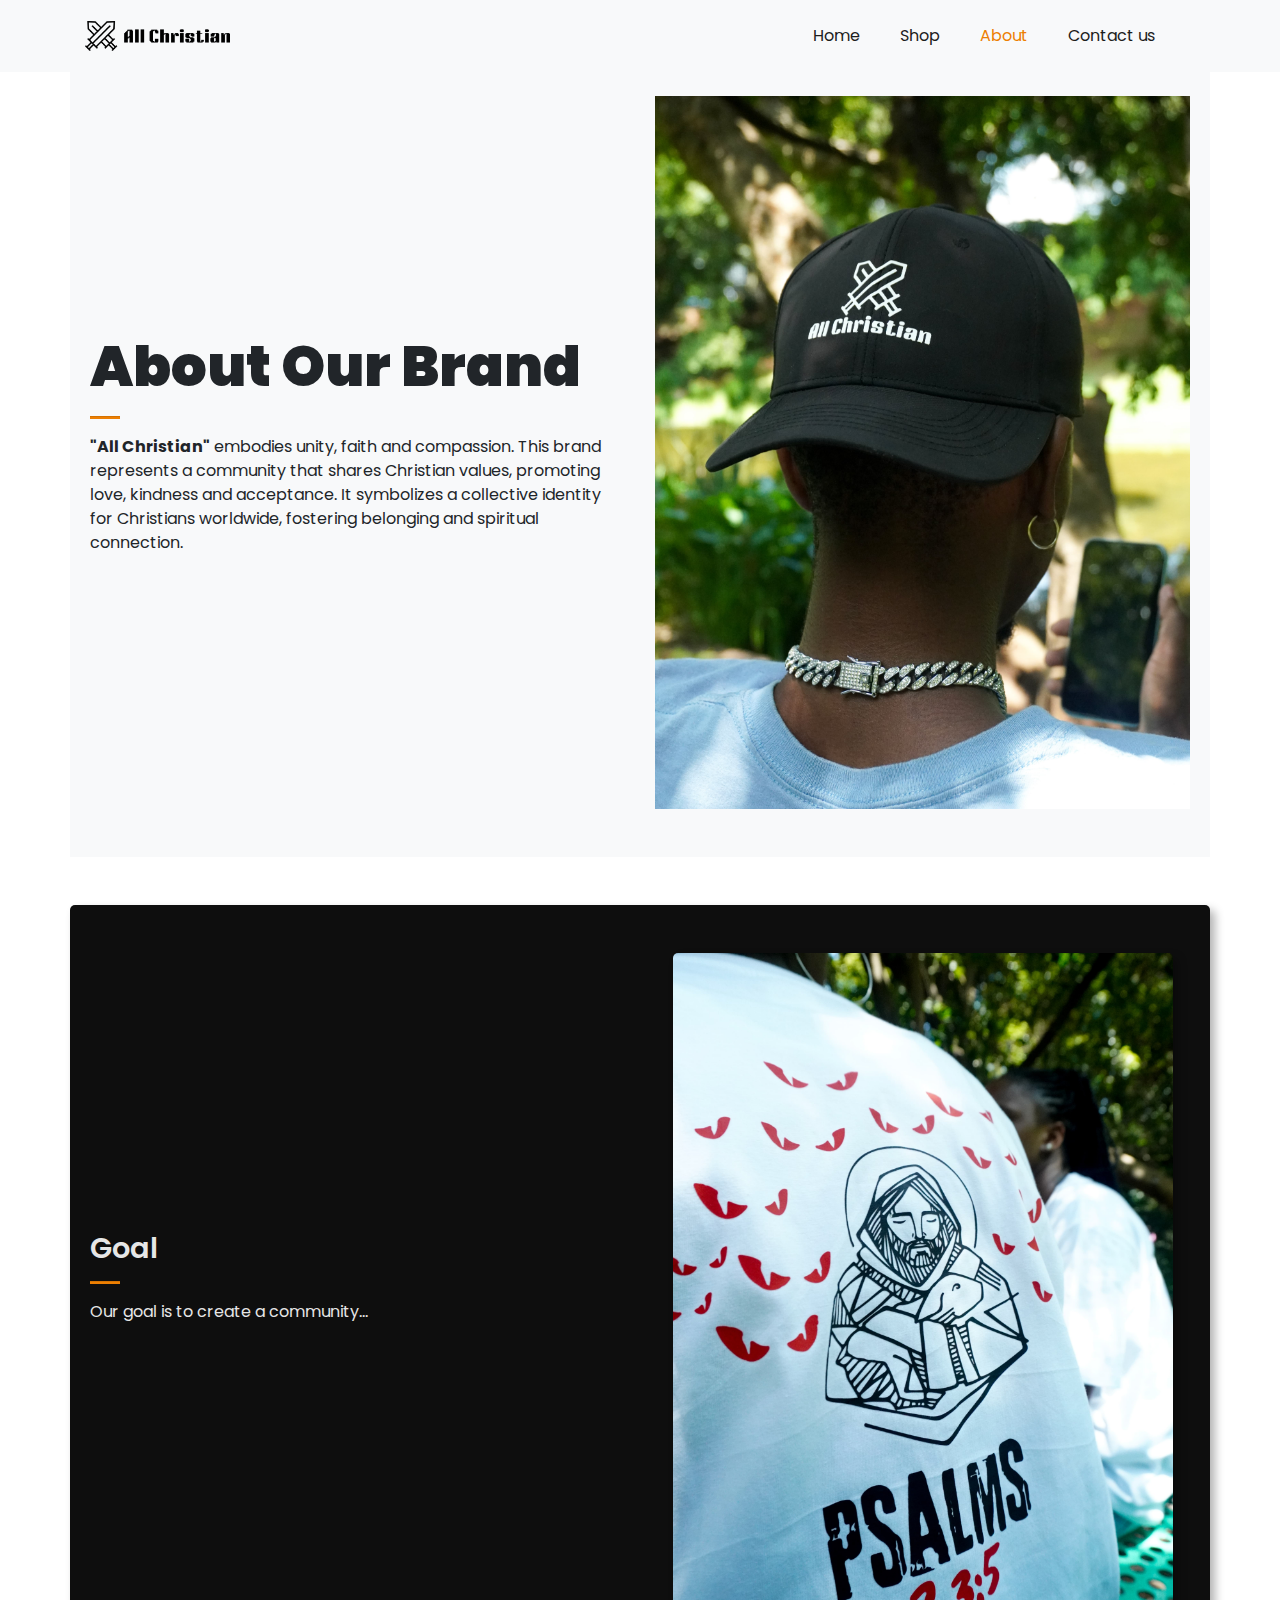
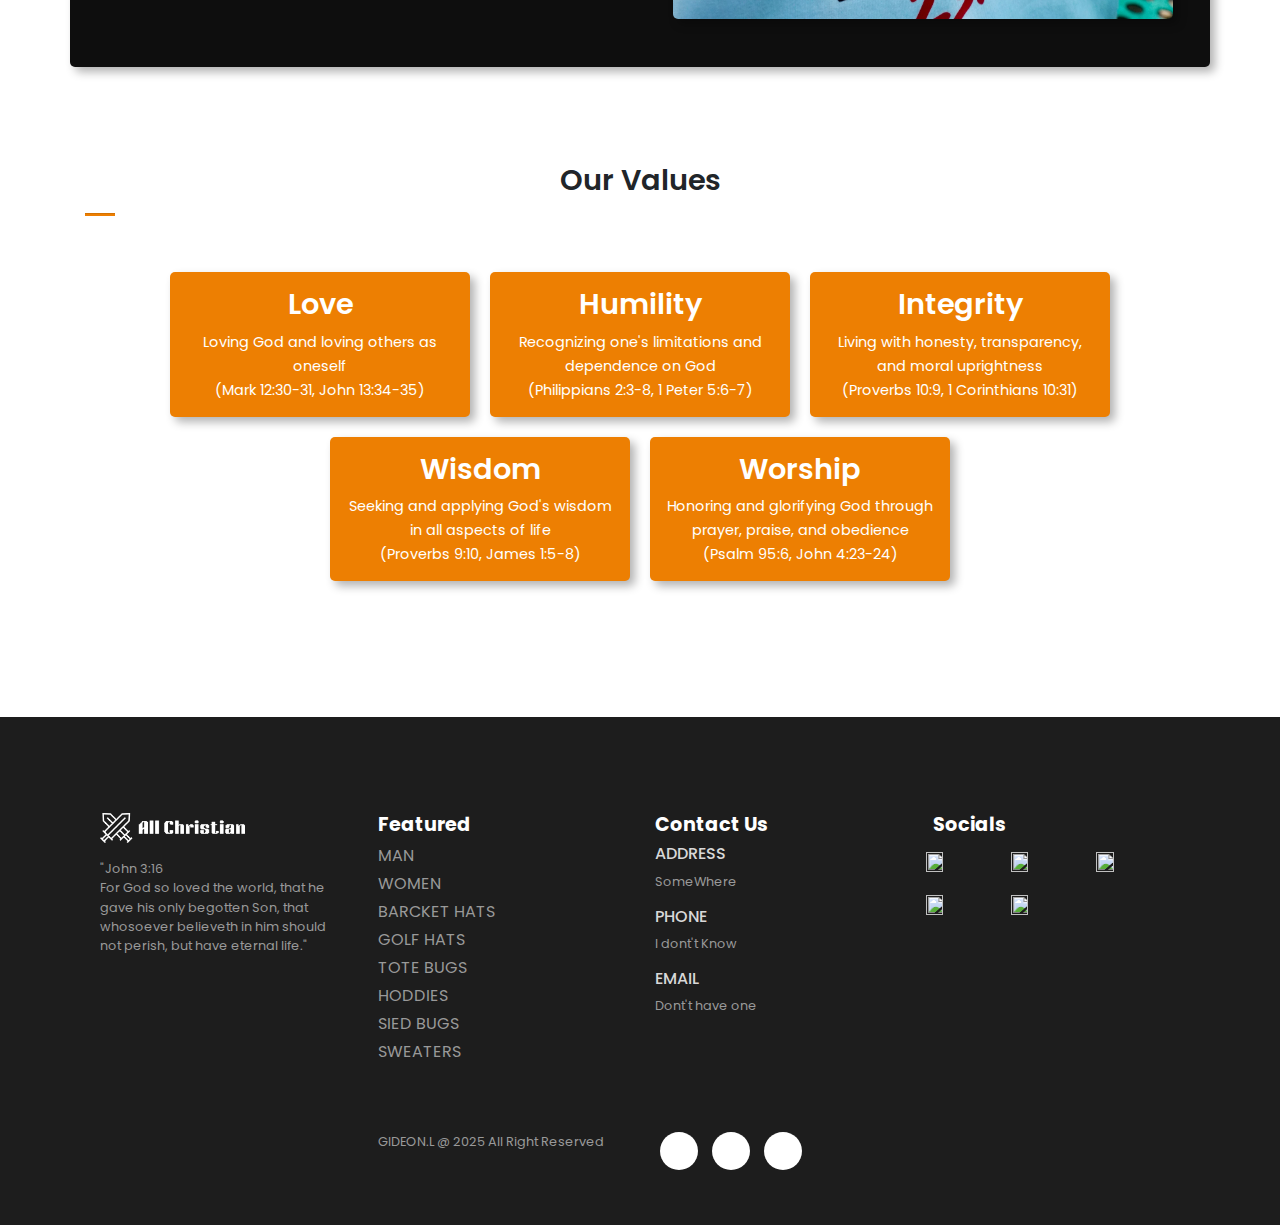
==== About_us.html @ 383c9242 "update" ====
<!-- 
<!DOCTYPE html>
<html lang="en">
<head>
    <meta charset="UTF-8">
    <meta name="viewport" content="width=device-width, initial-scale=1.0">
    <link rel="icon" href="images/logo1.png" type="image/png">
    <script src="https://kit.fontawesome.com/d8bf65372b.js" crossorigin="anonymous"></script>
    <link rel="stylesheet" href="https://cdn.jsdelivr.net/npm/bootstrap@4.1.3/dist/css/bootstrap.min.css">
    <link rel="stylesheet" href="./style/style.css">
    <title>About Us</title>
    <style>
        .about-section {
            background-color: #f8f9fa;
            padding: 50px 0;
        }
        .about-content {
            max-width: 900px;
            margin: 0 auto;
            padding-top: 50px;
        }

        .mid {
          margin: 0 auto;
          background-color: rgb(14, 14, 14);
          color: #e6e6e6;
          border-radius: 5px;
          box-shadow: 5px 5px 10px rgba(0, 0, 0, 0.3);
          padding: 10px;
        }

        #mid_2{
          display: flex;
          flex-direction: row;
          justify-content: center;
          align-items: center;
          gap: 20px;
          padding: 20px 100px 10px 100px;
        }

        #mid_1{
          display: flex;
          flex-direction: column;
          justify-content: center;
          align-items: center;
          text-align: center;
          padding: 30px;
        }

        .values{
          display: flex;
          flex-direction: row;
          justify-content: center;
          align-items: center;
          text-align: center;
          gap: 20px;
          padding: 40px;
        }
        .value{
          background-color: #ed7f02;
          color: rgb(240, 240, 240);
          padding: 10px;
          border-radius: 5px;
          box-shadow: 5px 5px 10px rgba(0, 0, 0, 0.3);
          max-width: 250px;
          min-width: 250px;
          min-height: 200px;
          text-align: center;
        }
        .value span{
          font-size: 0.7rem;
          line-height: 0.5;
          color: rgb(243, 243, 243);
          padding: 0px;
          margin: 0px;
        }
        .value h2{
          padding-top: 30px;
        }

        body > section:nth-child(5) > h2{
          text-align: center;
        }

        #mid_1 > div {
          padding: 20px;
        }

        #mid_2 > div > p{
          font-size: 2rem;
        }

        #mid_2 > div > h2, #mid_1 > div > h3{
          text-align: center;
          color: #ed7f02;
        }
        span{
          color: #ed7f02;
        }

        body > section:nth-child(14) > div > div > p > strong{
          color: #ed7f02;
        }
        .top{
          display: flex;
          gap: 50px;
        }
        .top #text{
          max-width: 800px;
        }
        .top #text p{
          font-size: 1.3rem;
        }
        .top img, #mid_1 img, #mid_2 img{
          /* width: 500px; */
          height: 400px;
          box-shadow: 5px 5px 10px rgba(0, 0, 0, 0.3);
          border-radius: 5px;
        }

        @media screen and (max-width: 991px) {
          .top{
            flex-direction: column;
          }
          .about-section{
            padding: 0px;
          }
          .about-content{
            padding-top: 0px;
            margin: 0px;
            max-width: 100%;
          }
          #mid_2{
            padding: 20px 0px 10px 0px;
          }
          #mid_1{
            padding: 30px 10px 10px 10px;
          }
          .values{}
        }
    </style>
</head>
<body>
    <nav class="navbar navbar-expand-lg navbar-light bg-light py-3 fixed-top" >
        <div class="container">
          <img id="logo" src="image/logo3.png" alt="">
          <button class="navbar-toggler" type="button" data-bs-toggle="collapse" data-bs-target="#navbarSupportedContent" aria-controls="navbarSupportedContent" aria-expanded="false" aria-label="Toggle navigation">
            <i  id="bar" class="fa-solid fa-bars"></i>
          </button>
          <div class="collapse navbar-collapse" id="navbarSupportedContent">
            <ul class="navbar-nav ml-auto">
            
              <li class="nav-item">
                <a class="nav-link " href="index.html">Home</a>
              </li>
              <li class="nav-item">
                <a class="nav-link" href="shop.html">Shop</a>
              </li>
              <li class="nav-item">
                <a class="nav-link active" href="About_us.html">About</a>
              </li>
              <li class="nav-item">
                <a class="nav-link" href="Contact_us.html">Contact us</a>
              </li>
              <li class="nav-item">
                <a class="active" href="cart.html"><i class="fa-solid fa-cart-shopping"></i></a>
              </li>
          </div>
        </div>
    </nav>

    <section class="about-section container my-5 py-5">
        <div class="about-content">
            <div>
                <div class="top">
                  <div id="text">
                     <h1 class="mb-4">About Our Brand</h1>
                     <hr class="mx-auto">
                    <p><strong>"All Christian"</strong> embodies unity, faith and compassion. This brand represents a community that shares Christian values, promoting love, kindness and acceptance. It symbolizes a collective identity for Christians worldwide, fostering belonging and spiritual connection.</p>
                  </div>
                  <img src="./image/adds/A7.jpeg" alt="About Us" class="img-fluid">
                </div>
            </div>
        </div>
    </section>

    <section class="about-section container my-5 py-5">
        <div class="mid container">

          <div id="mid_2">
            <div>
              <h2 class="mt-4">Goal</h2>
              <hr class="mx-auto">
              <p> Our goal is to create an community of believes that are zealous and passionate to serve and spread the gospel </p>
            </div>
            <img src="./image/adds/A5.jpeg" alt="">
          </div>

          <div id="mid_1">
            <div>
              <h3 class="mt-4">Inspiration</h3>
              <hr class="mx-auto">
              <p>The early Christians were inspired by the early church and how they were passionate to serve the Lord and one another. <br> <span>Acts 4:32-37</span></p>
            </div>
             <img src="./image/adds/1_PXh9vgUKwKZhFleXZuCGiQ.png" alt="">
          </div>
          
        </div>
    </section>

    <section id="newbanner" class="my-5 py-5">
        <div class="container">
          <h4>MID SEASION's SALE</h4>
          <h1>Winter collection<br>Up tot 20% OFF</h1>
          <a  href="shop.html"><button class="text-uppercase">Shop Now</button></a>
        </div>
    </section>

    <section class="about-section my-5 py-5 ">
      <h2 class="mt-4">Our Values</h2>
      <hr class="mx-auto">
      <div class="values">
        <div class="value">
          <h2>Love</h2>
          <span>Loving God and loving others as oneself</span><br>
          <span>(Mark 12:30-31, John 13:34-35)</span>
        </div>
        <div class="value">
          <h2>Humility</h2>
          <span> Recognizing one's limitations and dependence on God</span><br>
          <span>(Philippians 2:3-8, 1 Peter 5:6-7)</span>
        </div>
        <div class="value">
          <h2>Integrity</h2>
          <span>Living with honesty, transparency, and moral uprightness</span><br>
          <span>(Proverbs 10:9, 1 Corinthians 10:31)</span>
        </div>
        <div class="value">
          <h2>Wisdom</h2>
          <span>Seeking and applying God's wisdom in all aspects of life</span><br>
          <span>(Proverbs 9:10, James 1:5-8)</span>
        </div>
        <div class="value">
          <h2>Worship</h2>
          <span>Honoring and glorifying God through prayer, praise, and obedience</span><br>
          <span>(Psalm 95:6, John 4:23-24)</span>
        </div>
      </div>
    </section>

    <footer class="mt-5 py-5">
        <div class="row container mx-auto pt-5">
          <div class="footer-one col-lg-3 col-md-6 col-12">
            <img id="logo" src="./image/logof.png" alt="">
            <p class="pt-3">"John 3:16 <br>For God so loved the world, that he gave his only begotten Son, that whosoever believeth in him should not perish, but have eternal life."</p>
          </div>
          <div class="footer-one col-lg-3 col-md-6 col-12">
            <h5 class="pd-2">Featured</h5>
            <ul class="text-uppercase list-unstyled">
              <li><a href=""></a>Man</li>
              <li><a href=""></a>Women</li>
              <li><a href=""></a>Barcket Hats</li>
              <li><a href=""></a>Golf Hats</li>
              <li><a href=""></a>Tote Bugs</li>
              <li><a href=""></a>Hoddies</li>
              <li><a href=""></a>Sied Bugs</li>
              <li><a href=""></a>Sweaters</li>
            </ul>
          </div>
          <div class="footer-one col-lg-3 col-md-6 col-12">
            <h5 class="pd-2">Contact Us</h5>
            <div>
              <h6 class="text-uppercase">Address</h6>
              <p>SomeWhere</p>
            </div>
            <div>
              <h6 class="text-uppercase">Phone</h6>
              <p>I dont't Know</p>
            </div>
            <div>
              <h6 class="text-uppercase">Email</h6>
              <p>Dont't have one</p>
            </div>
          </div>
          <div class="footer-one col-lg-3 col-md-6 col-12">
            <h5 class="pd-2">Socials</h5>
            <div class="row">
              <img class="img-fluid w-25 h-100 m-2" src="" alt="">
              <img class="img-fluid w-25 h-100 m-2" src="" alt="">
              <img class="img-fluid w-25 h-100 m-2" src="" alt="">
              <img class="img-fluid w-25 h-100 m-2" src="" alt="">
              <img class="img-fluid w-25 h-100 m-2" src="" alt="">
            </div>
          </div>
        </div>
        <div class="copyright mt-5">
          <div class="row container mx-auto">
            <div class="col-lg-3 col-md-6 col-12">
              <img class="img-fluid" src="./image/pay.png" alt="">
            </div>
            <div class="col-lg-3 col-md-6 col-12 text-nowrap">
              <p><a class="g text-uppercase list-unstyled" href="">Gideon.L</a> @ 2025 All Right Reserved</p>
            </div>
            <div class="col-lg-3 col-md-6 col-12">
  
              
              <a class="s" href="#"><i class="fa-brands fa-facebook"></i></a>
              <a class="s" href="#"><i class="fa-brands fa-instagram"></i></i></a>
              <a class="s" href="#"><i class="fa-brands fa-x-twitter"></i>
              </a>
            </div>
          </div>
        </div>
    </footer>

    <script src="./js/index.js"></script>
    <script src="https://cdn.jsdelivr.net/npm/@popperjs/core@2.11.8/dist/umd/popper.min.js" integrity="sha384-I7E8VVD/ismYTF4hNIPjVp/Zjvgyol6VFvRkX/vR+Vc4jQkC+hVqc2pM8ODewa9r" crossorigin="anonymous"></script>
    <script src="https://cdn.jsdelivr.net/npm/bootstrap@5.3.3/dist/js/bootstrap.min.js" integrity="sha384-0pUGZvbkm6XF6gxjEnlmuGrJXVbNuzT9qBBavbLwCsOGabYfZo0T0to5eqruptLy" crossorigin="anonymous"></script>
</body>
</html> -->

<!DOCTYPE html>
<html lang="en">
<head>
    <meta charset="UTF-8">
    <meta name="viewport" content="width=device-width, initial-scale=1.0">
    <link rel="icon" href="images/logo1.png" type="image/png">
    <script src="https://kit.fontawesome.com/d8bf65372b.js" crossorigin="anonymous"></script>
    <link rel="stylesheet" href="https://cdn.jsdelivr.net/npm/bootstrap@4.1.3/dist/css/bootstrap.min.css">
    <link rel="stylesheet" href="./style/style.css">
    <title>About Us</title>
    <style>
        .about-section {
            background-color: #f8f9fa;
            padding: 50px 20px;
        }
        .mid {
            background-color: rgb(14, 14, 14);
            color: #e6e6e6;
            border-radius: 5px;
            box-shadow: 5px 5px 10px rgba(0, 0, 0, 0.3);
            padding: 20px;
        }
        .values {
            display: flex;
            flex-wrap: wrap;
            justify-content: center;
            gap: 20px;
            padding: 40px 10px;
        }
        .value {
            background-color: #ed7f02;
            color: #fff;
            padding: 15px;
            border-radius: 5px;
            box-shadow: 5px 5px 10px rgba(0, 0, 0, 0.3);
            max-width: 300px;
            text-align: center;
        }
        .value span {
            font-size: 0.9rem;
            line-height: 1.5;
        }
        .top img, .mid img {
            width: 100%;
            max-width: 500px;
            height: auto;
            border-radius: 5px;
            box-shadow: 5px 5px 10px rgba(0, 0, 0, 0.3);
        }
        @media (max-width: 768px) {
            .top, #mid_2 {
                flex-direction: column;
                text-align: center;
            }
            .values {
                flex-direction: column;
                align-items: center;
            }
            .value{
              max-width: 300px;
            }
        }
    </style>
</head>
<body>
    <!-- <nav class="navbar navbar-expand-lg navbar-light bg-light py-3 fixed-top">
        <div class="container">
            <a class="navbar-brand" href="#"><img id="logo" src="image/logo3.png" alt="Logo"></a>
            <button class="navbar-toggler" type="button" data-toggle="collapse" data-target="#navbarNav">
                <span class="navbar-toggler-icon"></span>
            </button>
            <div class="collapse navbar-collapse" id="navbarNav">
                <ul class="navbar-nav ml-auto">
                    <li class="nav-item"><a class="nav-link" href="index.html">Home</a></li>
                    <li class="nav-item"><a class="nav-link" href="shop.html">Shop</a></li>
                    <li class="nav-item"><a class="nav-link active" href="About_us.html">About</a></li>
                    <li class="nav-item"><a class="nav-link" href="Contact_us.html">Contact</a></li>
                    <li class="nav-item"><a class="nav-link" href="cart.html"><i class="fa-solid fa-cart-shopping"></i></a></li>
                </ul>
            </div>
        </div>
    </nav> -->
    <nav class="navbar navbar-expand-lg navbar-light bg-light py-3 fixed-top" >
      <div class="container">
        <img id="logo" src="image/logo3.png" alt="">
        <button class="navbar-toggler" type="button" data-bs-toggle="collapse" data-bs-target="#navbarSupportedContent" aria-controls="navbarSupportedContent" aria-expanded="false" aria-label="Toggle navigation">
          <i  id="bar" class="fa-solid fa-bars"></i>
        </button>
        <div class="collapse navbar-collapse" id="navbarSupportedContent">
          <ul class="navbar-nav ml-auto">
          
            <li class="nav-item">
              <a class="nav-link " href="index.html">Home</a>
            </li>
            <li class="nav-item">
              <a class="nav-link" href="shop.html">Shop</a>
            </li>
            <li class="nav-item">
              <a class="nav-link active" href="About_us.html">About</a>
            </li>
            <li class="nav-item">
              <a class="nav-link" href="Contact_us.html">Contact us</a>
            </li>
            <li class="nav-item">
              <a class="active" href="cart.html"><i class="fa-solid fa-cart-shopping"></i></a>
            </li>
        </div>
      </div>
  </nav>
    
    <section class="about-section container my-5 py-5">
        <div class="row align-items-center">
            <div class="col-md-6">
                <h1>About Our Brand</h1>
                <hr>
                <p><strong>"All Christian"</strong> embodies unity, faith and compassion. This brand represents a community that shares Christian values, promoting love, kindness and acceptance. It symbolizes a collective identity for Christians worldwide, fostering belonging and spiritual connection.</p>
            </div>
            <div class="col-md-6 text-center">
                <img src="./image/adds/A7.jpeg" alt="About Us" class="img-fluid">
            </div>
        </div>
    </section>
    
    <section class="container my-5 py-5 mid">
        <div class="row align-items-center" id="mid_2">
            <div class="col-md-6">
                <h2>Goal</h2>
                <hr>
                <p>Our goal is to create a community...</p>
            </div>
            <div class="col-md-6 text-center">
                <img src="./image/adds/A5.jpeg" alt="">
            </div>
        </div>
    </section>

    <section class="container my-5 py-5 text-center">
        <h2>Our Values</h2>
        <hr>
        <div class="values">
            <div class="value">
              <h2>Love</h2>
              <span>Loving God and loving others as oneself</span><br>
              <span>(Mark 12:30-31, John 13:34-35)</span>
            </div>
            <div class="value">
              <h2>Humility</h2>
              <span> Recognizing one's limitations and dependence on God</span><br>
              <span>(Philippians 2:3-8, 1 Peter 5:6-7)</span>
            </div>
            <div class="value">
              <h2>Integrity</h2>
              <span>Living with honesty, transparency, and moral uprightness</span><br>
              <span>(Proverbs 10:9, 1 Corinthians 10:31)</span>
            </div>
            <div class="value">
              <h2>Wisdom</h2>
              <span>Seeking and applying God's wisdom in all aspects of life</span><br>
              <span>(Proverbs 9:10, James 1:5-8)</span>
            </div>
            <div class="value">
              <h2>Worship</h2>
              <span>Honoring and glorifying God through prayer, praise, and obedience</span><br>
              <span>(Psalm 95:6, John 4:23-24)</span>
            </div>
        </div>
    </section>
    
    <footer class="mt-5 py-5">
      <div class="row container mx-auto pt-5">
        <div class="footer-one col-lg-3 col-md-6 col-12">
          <img id="logo" src="./image/logof.png" alt="">
          <p class="pt-3">"John 3:16 <br>For God so loved the world, that he gave his only begotten Son, that whosoever believeth in him should not perish, but have eternal life."</p>
        </div>
        <div class="footer-one col-lg-3 col-md-6 col-12">
          <h5 class="pd-2">Featured</h5>
          <ul class="text-uppercase list-unstyled">
            <li><a href=""></a>Man</li>
            <li><a href=""></a>Women</li>
            <li><a href=""></a>Barcket Hats</li>
            <li><a href=""></a>Golf Hats</li>
            <li><a href=""></a>Tote Bugs</li>
            <li><a href=""></a>Hoddies</li>
            <li><a href=""></a>Sied Bugs</li>
            <li><a href=""></a>Sweaters</li>
          </ul>
        </div>
        <div class="footer-one col-lg-3 col-md-6 col-12">
          <h5 class="pd-2">Contact Us</h5>
          <div>
            <h6 class="text-uppercase">Address</h6>
            <p>SomeWhere</p>
          </div>
          <div>
            <h6 class="text-uppercase">Phone</h6>
            <p>I dont't Know</p>
          </div>
          <div>
            <h6 class="text-uppercase">Email</h6>
            <p>Dont't have one</p>
          </div>
        </div>
        <div class="footer-one col-lg-3 col-md-6 col-12">
          <h5 class="pd-2">Socials</h5>
          <div class="row">
            <img class="img-fluid w-25 h-100 m-2" src="" alt="">
            <img class="img-fluid w-25 h-100 m-2" src="" alt="">
            <img class="img-fluid w-25 h-100 m-2" src="" alt="">
            <img class="img-fluid w-25 h-100 m-2" src="" alt="">
            <img class="img-fluid w-25 h-100 m-2" src="" alt="">
          </div>
        </div>
      </div>
      <div class="copyright mt-5">
        <div class="row container mx-auto">
          <div class="col-lg-3 col-md-6 col-12">
            <img class="img-fluid" src="./image/pay.png" alt="">
          </div>
          <div class="col-lg-3 col-md-6 col-12 text-nowrap">
            <p><a class="g text-uppercase list-unstyled" href="">Gideon.L</a> @ 2025 All Right Reserved</p>
          </div>
          <div class="col-lg-3 col-md-6 col-12">

            
            <a class="s" href="#"><i class="fa-brands fa-facebook"></i></a>
            <a class="s" href="#"><i class="fa-brands fa-instagram"></i></i></a>
            <a class="s" href="#"><i class="fa-brands fa-x-twitter"></i>
            </a>
          </div>
        </div>
      </div>
    </footer>
    
    <script src="https://cdn.jsdelivr.net/npm/bootstrap@5.3.3/dist/js/bootstrap.bundle.min.js"></script>
    <script src="./js/index.js"></script>
    <script src="https://cdn.jsdelivr.net/npm/@popperjs/core@2.11.8/dist/umd/popper.min.js" integrity="sha384-I7E8VVD/ismYTF4hNIPjVp/Zjvgyol6VFvRkX/vR+Vc4jQkC+hVqc2pM8ODewa9r" crossorigin="anonymous"></script>
    <script src="https://cdn.jsdelivr.net/npm/bootstrap@5.3.3/dist/js/bootstrap.min.js" integrity="sha384-0pUGZvbkm6XF6gxjEnlmuGrJXVbNuzT9qBBavbLwCsOGabYfZo0T0to5eqruptLy" crossorigin="anonymous"></script>
</body>
</html>
---- style/style.css ----
@import url('https://fonts.googleapis.com/css2?family=Poppins:ital,wght@0,100;0,200;0,300;0,400;0,500;0,600;0,700;0,800;0,900;1,100;1,200;1,300;1,400;1,500;1,600;1,700;1,800;1,900&display=swap');

*{
    margin: 0;
    padding: 0;
    box-sizing: border-box;
}

body {
    font-family: "Poppins", serif;
    /* color: #1d1d1d;n  */
}

#logo {
    height: 30px;
    width: auto; 
}

#logo1 {
    height: 100%;
    width: auto;
     
}

h1 {
    font-size: 3.5rem;
    font-weight: 900;
}
h2 {
    font-size: 1.8rem;
    font-weight: 600;
}
h3 {
    font-size: 1.4rem;
    font-weight: 800;
}
h4 {
    font-size: 1.1rem;
    font-weight: 600;
}
h5 {
    font-size: 1rem; 
    font-weight: 400; 
    color: #1d1d1d;
}
h6 {

    color: #D8D8D8; 
}

button{
    font-size: 0.8rem;
    font-weight: 700;
    outline: none;
    border: none;
    background-color: #1d1d1d;
    color: #fff;
    padding: 13px 30px;
    cursor: pointer;
    border-radius: 4px;
    transition: 0.3s ease;
    text-transform: uppercase;
    box-shadow: 0 4px 6px rgba(0,0,0,0.2);
}

button:hover{
    background-color: #ed7f02;
    box-shadow: 0 4px 6px rgba(0,0,0,0.1);
}

#bar{
    font-size: 16px;
    top: 0;
    left: 0;
}

.navbar-light .navbar-toggler{
    border: none;
    outline: none;
}

#bar{
    font-size: 1.5rem;
    padding: 7px;
    cursor: pointer;
    transition: 0.3s ease;
    color: #000000;
}

#bar:hover,
#bar.active,
#bar.focus{
    color: #ffffff;
}


.navbar-light .navbar-nav .nav-link {
    padding-left: 20px;
    padding-right: 20px;
    color: #1d1d1d;
    transition: 0.3s ease;
}

.navbar-light .navbar-nav a {
    color: #1d1d1d;
    transition: 0.3s ease;
}

.navbar-light .navbar-nav .nav-link:hover,
.navbar i:hover,
.navbar-light .navbar-nav .nav-link.active,
.navbar i.active,
.navbar a{
    color: #ed7f02;
}

#navbarSupportedContent > ul > li:nth-child(6) > a:active{
    color: #ed7f02;
}

#cart-items > div:nth-child(n) > div > div:nth-child(2){
    font-size: 12px;
    padding-top: 0px;
    margin-top: 0px;
}

#cart-items > div:nth-child(n) > div > div:nth-child(2) > h5{
    font-size: 12px;
    padding-top: 0px;
    margin-top: 0px;
}

#cart-items > div:nth-child(n) > div > div.col-1{
    padding-top: 5px;
}

#cart-items > div:nth-child(n) > div > div:nth-child(3) > div > span,
#cart-items > div > div > div.d-none.d-md-flex.col-3 > span{
    padding: 10px;
}


.navbar i{
    padding-top: 13px;
    padding-left: 10px;
    padding-right: 10px;
    
    padding: 0, 10px;
    cursor: pointer;  
    transition: 0.3s ease;
}

#home span {
    color: #ed7f02;
}

#home{
    background-image: url(../image/444.png);
    width: 100%;
    height: 100vh;
    background-size: cover;
    background-position: bottom center;
    display: flex;
    flex-direction: column;
    justify-content: center;
    align-items: flex-start;
    color: #f8f8f8;
}

#home h1{
    margin: 0 0 10px 0;
    font-style: Bold;
}

#home p{
    font-style: italic;
}
#event{
    background-image: url(../image/e2.png);
    width: 100%;
    height: 100vh;
    background-size: cover;
    background-position: bottom center;
    display: flex;
    flex-direction: column;
    /* justify-content: center;
    align-items: flex-start; */
    color: #ed7f02;
}

#event h1{
    margin: 0 0 10px 0;
    font-style: Bold;
}

#event p{
    font-style: italic;
}

.titel{
    padding-top: 30px;
    text-align: center;
}

.event{
    /* width: 100%; */
    height: 100vh;
    display: flex;
    justify-content: center;
    align-items: center;
    /* padding-top: 30px; */
    text-align: center;
    color: #000;
}

#new .one img {
    width: 100%;
    height: 100%;
    background-position: center center;
    background-repeat: no-repeat;
    background-size: cover;
    position: relative;
    margin-bottom: 0px;
    box-shadow: 0 4px 6px rgba(0,0,0,0.1);
}

#new .one .details{
    position: absolute;
    width: 100%;
    height: 100%;
    top: 0;
    left: 0;
    transition: 0.3s ease;
}

#new .one .details h2{
    color: #f3f3f3;
}

#new .one:hover .details{
    cursor: pointer;
    background-color: rgba(255, 156, 43, 0.4);
}

#new .one .details button{
    display: inline-block;
    font-size: 14px;
    font-weight: 500;
    color: black;
    background: none;
    text-transform: uppercase;
    border: 1px solid black;
    border-radius: 5px;
    padding: 5px;
    transform: translateY(70px) ;
    transition: 0.3s ease;
    box-shadow: 0 4px 6px rgba(0,0,0,0.1);
}

#new .one .details button:hover{
    color: #D8D8D8;
    border: 1px solid #D8D8D8;
    box-shadow: 0 4px 6px rgba(255, 255, 255, 0.8);
}

#new .one:nth-child(1) .details{
    display: flex;
    justify-content: center;
    flex-direction: column;
    align-items: center;
    text-align: center;
}

#new .one:nth-child(2) .details{
    display: flex;
    justify-content: center;
    flex-direction: column;
    align-items: center;
    text-align: center;
}

#new .one:nth-child(3) .details{
    display: flex;
    justify-content: center;
    flex-direction: column;
    align-items: center;
    text-align: center;
}

hr{
    width: 30px;
    height: 2px;
    background-color: #ed7f02;
}

.star i{
    font-size: 0.8rem;
    color: goldenrod;
}

.star{
    padding: 10px 0;
}

.product{
    cursor: pointer;
    margin-bottom: 2rem;
}

.product img{
    transition: 0.3s all;
    box-shadow: 0 4px 6px rgba(0,0,0,0.1);
}

.product:hover img{
    opacity: 0.7;
    box-shadow: 0 4px 6px rgba(0,0,0,0.1);
}

.product .buy-btn{
    background: #ed7f02;
    transform: translateY(20px);
    opacity: 0;
    transition: 0.3s all;
    box-shadow: 0 4px 6px rgba(0,0,0,0.1);
}

.product:hover .buy-btn{
    transform: translateY(0);
    opacity: 1;
    box-shadow: 0 4px 6px rgba(0,0,0,0.1);
}

#banner{
    background-image: url(../image/33.png);
    width: 100%;
    height: 60vh;
    background-size: cover;
    background-position: bottom 70px center;
    background-repeat: no-repeat;
    background-attachment: fixed;
    display: flex;
    flex-direction: column;
    justify-content: center;
    align-items: flex-start;
    color: #f8f8f8;
}
#newbanner{
    background-image: url(../image/adds/A2.png);
    width: 100%;
    height: 60vh;
    background-size: cover;
    background-position: 70px center;
    background-repeat: no-repeat;
    background-attachment: fixed;
    display: flex;
    flex-direction: column;
    justify-content: center;
    align-items: flex-start;
    color: #f8f8f8;
}

#banner button{
    background-color: #ed7f02;
    box-shadow: 0 4px 6px rgba(0,0,0,0.1);
}

#feature > div.row.mx-auto.container > nav > ul > li.page-item.active > a{
    background-color: black;
    border: none;
}

#feature > nav > ul > li.page-item.active > a{
    background-color: black;
    border: none;
}

footer{
    background-color: #1d1d1d;
}
footer h5{
    color: #fff;
    font-weight: 700;
    font-size: 1.2rem; 
}

footer li{
    padding-bottom: 4px;
    color: #999;

}

footer li a{
    font-size: 0.8rem;
    color: #999;
}

footer li a:hover{
    font-size: 0.8rem;
    color: #D8D8D8;
}

footer p {
    color: #999;
    font-size: 0.8rem;
}

footer .copyright .s{
    color: #000;
    width: 38px;
    height: 38px;
    background-color: #fff;
    display: inline-block;
    text-align: center;
    line-height: 38px;
    border-radius: 50%;
    transition: 0.3s ease;
    margin: 0 5px;
}

footer .copyright .g{
    color: #999;
}

footer .copyright a:hover{
    color:#fff;
    background-color: #ed7f02;
}

#blog-containet .post .post-img{
    overflow: hidden;
    cursor: pointer;
}

#blog-containet .post img{
    transition: 0.3s;
}

#blog-containet .post:hover img{
    transform: scale(1.3) rotate(-10deg);
    opacity: 0.8;
}

#blog-containet .post h3{
    transition: 0.3s;
    cursor: pointer;
}

#blog-containet .post:hover h3{
    color: #ed7f02;
}

#cart-container table {
    width: 100%;
    border-collapse: collapse;
    table-layout: fixed;
}

#cart-container table thead{
    font-weight: 700;
}

#cart-container table thead td{    
    background: #ed7f02;
    color: #fff;
    border: none;
    padding: 6px 15px;
}

#cart-container table td{
    border: 1px solid #b6b3b3;
    text-align: center;
}

#cart-container table td:nth-child(1){
    width: 100px;
}

#cart-container table td:nth-child(1),
#cart-container table td:nth-child(2){
    width: 200px;
}

#cart-container table td:nth-child(4),
#cart-container table td:nth-child(5),
#cart-container table td:nth-child(6){
    width: 170px;
}

#cart-container table tbody img{
    width: 100px;
    height: 80px;
    object-fit: cover;
}

#cart-container table tbody i{
    color: #8d8c89;
}

@media screen and (max-width: 991px) {
    body>nav>div>button:hover,
    body>nav>div>button:focus{
        background-color: #ed7f02;
        box-shadow: 0 4px 6px rgba(0,0,0,0.1);
    }

    body>nav>div>button:hover #bar,
    body>nav>div>button:focus #bar{
        color: #fff;
        box-shadow: 0 4px 6px rgba(0,0,0,0.1);
    }

    #navbarSupportedContent>ul{
        margin: 1rem;
        justify-content: flex-end;
        align-items: flex-end;
        text-align: right;
    }
    #navbarSupportedContent>ul>li:nth-child(n)>a{
        padding: 10px 0;
    }
}
---- style/style.css ----
@import url('https://fonts.googleapis.com/css2?family=Poppins:ital,wght@0,100;0,200;0,300;0,400;0,500;0,600;0,700;0,800;0,900;1,100;1,200;1,300;1,400;1,500;1,600;1,700;1,800;1,900&display=swap');

*{
    margin: 0;
    padding: 0;
    box-sizing: border-box;
}

body {
    font-family: "Poppins", serif;
    /* color: #1d1d1d;n  */
}

#logo {
    height: 30px;
    width: auto; 
}

#logo1 {
    height: 100%;
    width: auto;
     
}

h1 {
    font-size: 3.5rem;
    font-weight: 900;
}
h2 {
    font-size: 1.8rem;
    font-weight: 600;
}
h3 {
    font-size: 1.4rem;
    font-weight: 800;
}
h4 {
    font-size: 1.1rem;
    font-weight: 600;
}
h5 {
    font-size: 1rem; 
    font-weight: 400; 
    color: #1d1d1d;
}
h6 {

    color: #D8D8D8; 
}

button{
    font-size: 0.8rem;
    font-weight: 700;
    outline: none;
    border: none;
    background-color: #1d1d1d;
    color: #fff;
    padding: 13px 30px;
    cursor: pointer;
    border-radius: 4px;
    transition: 0.3s ease;
    text-transform: uppercase;
    box-shadow: 0 4px 6px rgba(0,0,0,0.2);
}

button:hover{
    background-color: #ed7f02;
    box-shadow: 0 4px 6px rgba(0,0,0,0.1);
}

#bar{
    font-size: 16px;
    top: 0;
    left: 0;
}

.navbar-light .navbar-toggler{
    border: none;
    outline: none;
}

#bar{
    font-size: 1.5rem;
    padding: 7px;
    cursor: pointer;
    transition: 0.3s ease;
    color: #000000;
}

#bar:hover,
#bar.active,
#bar.focus{
    color: #ffffff;
}


.navbar-light .navbar-nav .nav-link {
    padding-left: 20px;
    padding-right: 20px;
    color: #1d1d1d;
    transition: 0.3s ease;
}

.navbar-light .navbar-nav a {
    color: #1d1d1d;
    transition: 0.3s ease;
}

.navbar-light .navbar-nav .nav-link:hover,
.navbar i:hover,
.navbar-light .navbar-nav .nav-link.active,
.navbar i.active,
.navbar a{
    color: #ed7f02;
}

#navbarSupportedContent > ul > li:nth-child(6) > a:active{
    color: #ed7f02;
}

#cart-items > div:nth-child(n) > div > div:nth-child(2){
    font-size: 12px;
    padding-top: 0px;
    margin-top: 0px;
}

#cart-items > div:nth-child(n) > div > div:nth-child(2) > h5{
    font-size: 12px;
    padding-top: 0px;
    margin-top: 0px;
}

#cart-items > div:nth-child(n) > div > div.col-1{
    padding-top: 5px;
}

#cart-items > div:nth-child(n) > div > div:nth-child(3) > div > span,
#cart-items > div > div > div.d-none.d-md-flex.col-3 > span{
    padding: 10px;
}


.navbar i{
    padding-top: 13px;
    padding-left: 10px;
    padding-right: 10px;
    
    padding: 0, 10px;
    cursor: pointer;  
    transition: 0.3s ease;
}

#home span {
    color: #ed7f02;
}

#home{
    background-image: url(../image/444.png);
    width: 100%;
    height: 100vh;
    background-size: cover;
    background-position: bottom center;
    display: flex;
    flex-direction: column;
    justify-content: center;
    align-items: flex-start;
    color: #f8f8f8;
}

#home h1{
    margin: 0 0 10px 0;
    font-style: Bold;
}

#home p{
    font-style: italic;
}
#event{
    background-image: url(../image/e2.png);
    width: 100%;
    height: 100vh;
    background-size: cover;
    background-position: bottom center;
    display: flex;
    flex-direction: column;
    /* justify-content: center;
    align-items: flex-start; */
    color: #ed7f02;
}

#event h1{
    margin: 0 0 10px 0;
    font-style: Bold;
}

#event p{
    font-style: italic;
}

.titel{
    padding-top: 30px;
    text-align: center;
}

.event{
    /* width: 100%; */
    height: 100vh;
    display: flex;
    justify-content: center;
    align-items: center;
    /* padding-top: 30px; */
    text-align: center;
    color: #000;
}

#new .one img {
    width: 100%;
    height: 100%;
    background-position: center center;
    background-repeat: no-repeat;
    background-size: cover;
    position: relative;
    margin-bottom: 0px;
    box-shadow: 0 4px 6px rgba(0,0,0,0.1);
}

#new .one .details{
    position: absolute;
    width: 100%;
    height: 100%;
    top: 0;
    left: 0;
    transition: 0.3s ease;
}

#new .one .details h2{
    color: #f3f3f3;
}

#new .one:hover .details{
    cursor: pointer;
    background-color: rgba(255, 156, 43, 0.4);
}

#new .one .details button{
    display: inline-block;
    font-size: 14px;
    font-weight: 500;
    color: black;
    background: none;
    text-transform: uppercase;
    border: 1px solid black;
    border-radius: 5px;
    padding: 5px;
    transform: translateY(70px) ;
    transition: 0.3s ease;
    box-shadow: 0 4px 6px rgba(0,0,0,0.1);
}

#new .one .details button:hover{
    color: #D8D8D8;
    border: 1px solid #D8D8D8;
    box-shadow: 0 4px 6px rgba(255, 255, 255, 0.8);
}

#new .one:nth-child(1) .details{
    display: flex;
    justify-content: center;
    flex-direction: column;
    align-items: center;
    text-align: center;
}

#new .one:nth-child(2) .details{
    display: flex;
    justify-content: center;
    flex-direction: column;
    align-items: center;
    text-align: center;
}

#new .one:nth-child(3) .details{
    display: flex;
    justify-content: center;
    flex-direction: column;
    align-items: center;
    text-align: center;
}

hr{
    width: 30px;
    height: 2px;
    background-color: #ed7f02;
}

.star i{
    font-size: 0.8rem;
    color: goldenrod;
}

.star{
    padding: 10px 0;
}

.product{
    cursor: pointer;
    margin-bottom: 2rem;
}

.product img{
    transition: 0.3s all;
    box-shadow: 0 4px 6px rgba(0,0,0,0.1);
}

.product:hover img{
    opacity: 0.7;
    box-shadow: 0 4px 6px rgba(0,0,0,0.1);
}

.product .buy-btn{
    background: #ed7f02;
    transform: translateY(20px);
    opacity: 0;
    transition: 0.3s all;
    box-shadow: 0 4px 6px rgba(0,0,0,0.1);
}

.product:hover .buy-btn{
    transform: translateY(0);
    opacity: 1;
    box-shadow: 0 4px 6px rgba(0,0,0,0.1);
}

#banner{
    background-image: url(../image/33.png);
    width: 100%;
    height: 60vh;
    background-size: cover;
    background-position: bottom 70px center;
    background-repeat: no-repeat;
    background-attachment: fixed;
    display: flex;
    flex-direction: column;
    justify-content: center;
    align-items: flex-start;
    color: #f8f8f8;
}
#newbanner{
    background-image: url(../image/adds/A2.png);
    width: 100%;
    height: 60vh;
    background-size: cover;
    background-position: 70px center;
    background-repeat: no-repeat;
    background-attachment: fixed;
    display: flex;
    flex-direction: column;
    justify-content: center;
    align-items: flex-start;
    color: #f8f8f8;
}

#banner button{
    background-color: #ed7f02;
    box-shadow: 0 4px 6px rgba(0,0,0,0.1);
}

#feature > div.row.mx-auto.container > nav > ul > li.page-item.active > a{
    background-color: black;
    border: none;
}

#feature > nav > ul > li.page-item.active > a{
    background-color: black;
    border: none;
}

footer{
    background-color: #1d1d1d;
}
footer h5{
    color: #fff;
    font-weight: 700;
    font-size: 1.2rem; 
}

footer li{
    padding-bottom: 4px;
    color: #999;

}

footer li a{
    font-size: 0.8rem;
    color: #999;
}

footer li a:hover{
    font-size: 0.8rem;
    color: #D8D8D8;
}

footer p {
    color: #999;
    font-size: 0.8rem;
}

footer .copyright .s{
    color: #000;
    width: 38px;
    height: 38px;
    background-color: #fff;
    display: inline-block;
    text-align: center;
    line-height: 38px;
    border-radius: 50%;
    transition: 0.3s ease;
    margin: 0 5px;
}

footer .copyright .g{
    color: #999;
}

footer .copyright a:hover{
    color:#fff;
    background-color: #ed7f02;
}

#blog-containet .post .post-img{
    overflow: hidden;
    cursor: pointer;
}

#blog-containet .post img{
    transition: 0.3s;
}

#blog-containet .post:hover img{
    transform: scale(1.3) rotate(-10deg);
    opacity: 0.8;
}

#blog-containet .post h3{
    transition: 0.3s;
    cursor: pointer;
}

#blog-containet .post:hover h3{
    color: #ed7f02;
}

#cart-container table {
    width: 100%;
    border-collapse: collapse;
    table-layout: fixed;
}

#cart-container table thead{
    font-weight: 700;
}

#cart-container table thead td{    
    background: #ed7f02;
    color: #fff;
    border: none;
    padding: 6px 15px;
}

#cart-container table td{
    border: 1px solid #b6b3b3;
    text-align: center;
}

#cart-container table td:nth-child(1){
    width: 100px;
}

#cart-container table td:nth-child(1),
#cart-container table td:nth-child(2){
    width: 200px;
}

#cart-container table td:nth-child(4),
#cart-container table td:nth-child(5),
#cart-container table td:nth-child(6){
    width: 170px;
}

#cart-container table tbody img{
    width: 100px;
    height: 80px;
    object-fit: cover;
}

#cart-container table tbody i{
    color: #8d8c89;
}

@media screen and (max-width: 991px) {
    body>nav>div>button:hover,
    body>nav>div>button:focus{
        background-color: #ed7f02;
        box-shadow: 0 4px 6px rgba(0,0,0,0.1);
    }

    body>nav>div>button:hover #bar,
    body>nav>div>button:focus #bar{
        color: #fff;
        box-shadow: 0 4px 6px rgba(0,0,0,0.1);
    }

    #navbarSupportedContent>ul{
        margin: 1rem;
        justify-content: flex-end;
        align-items: flex-end;
        text-align: right;
    }
    #navbarSupportedContent>ul>li:nth-child(n)>a{
        padding: 10px 0;
    }
}
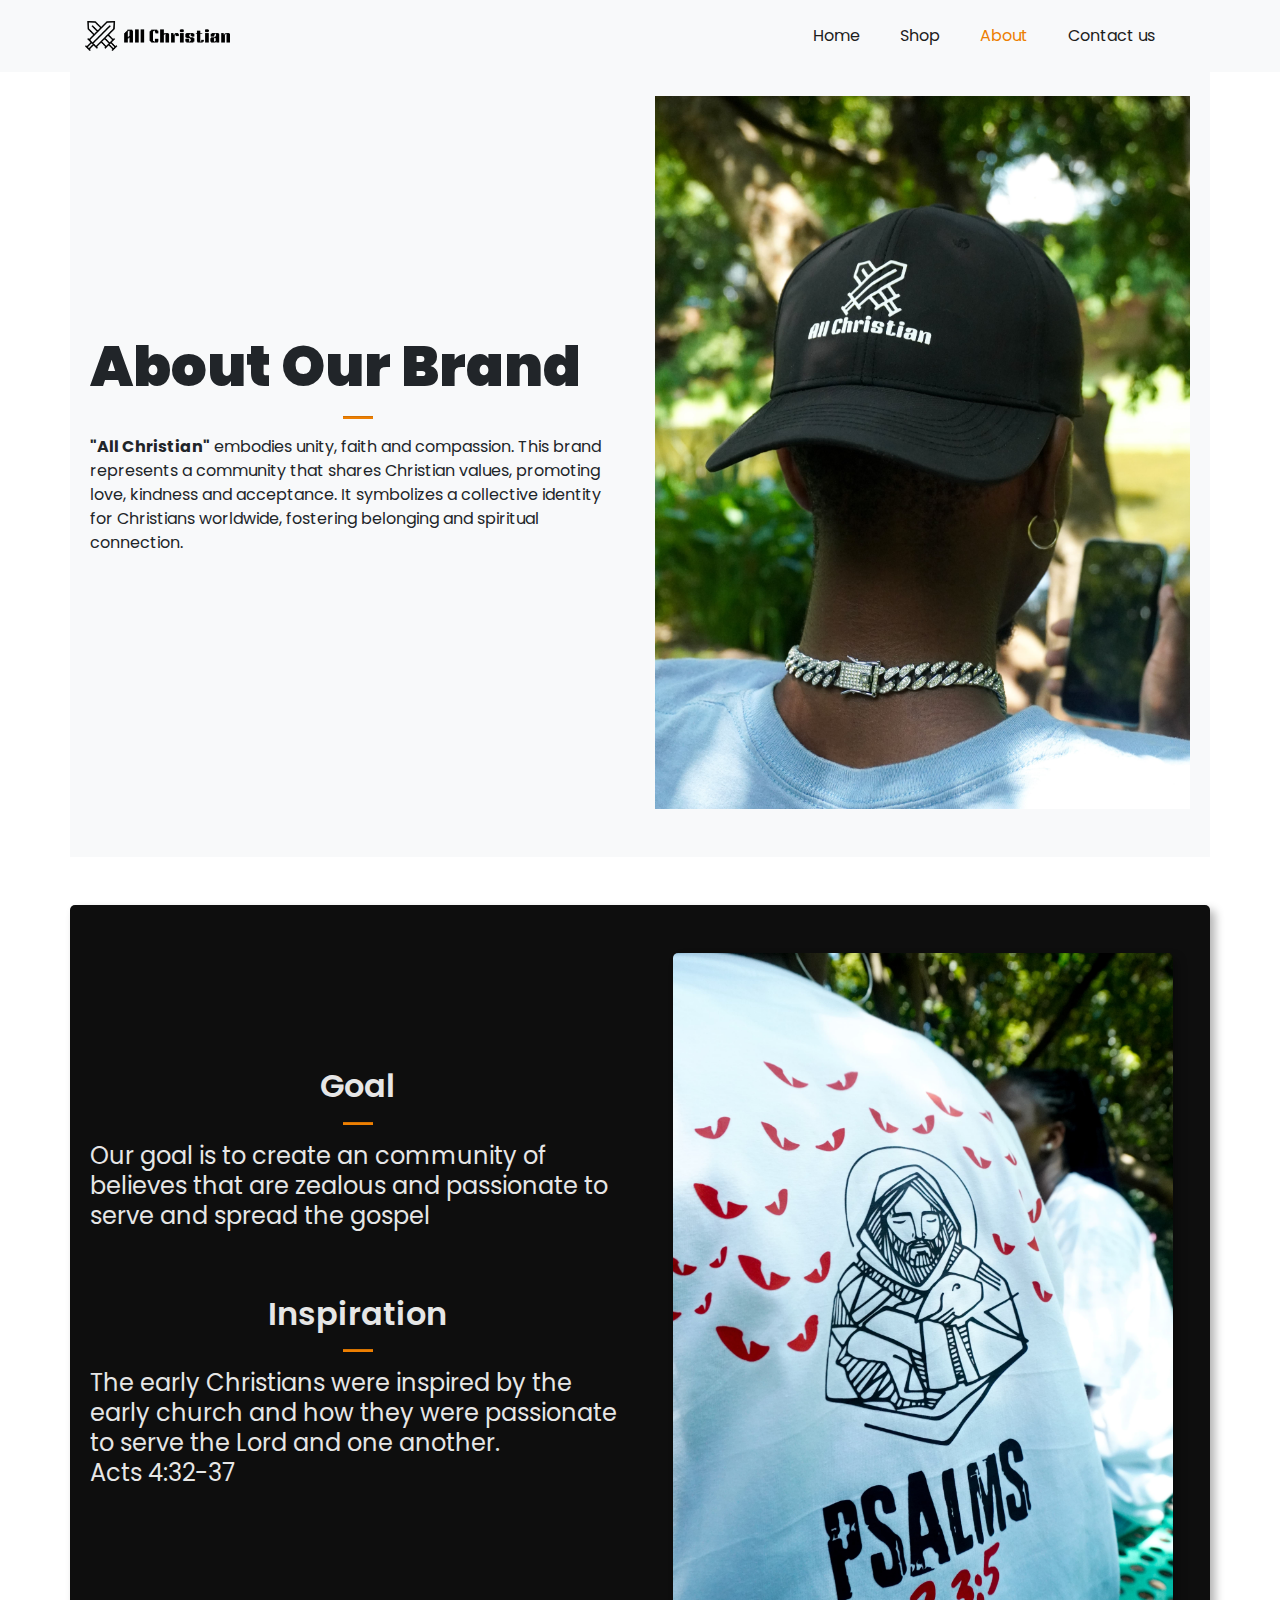
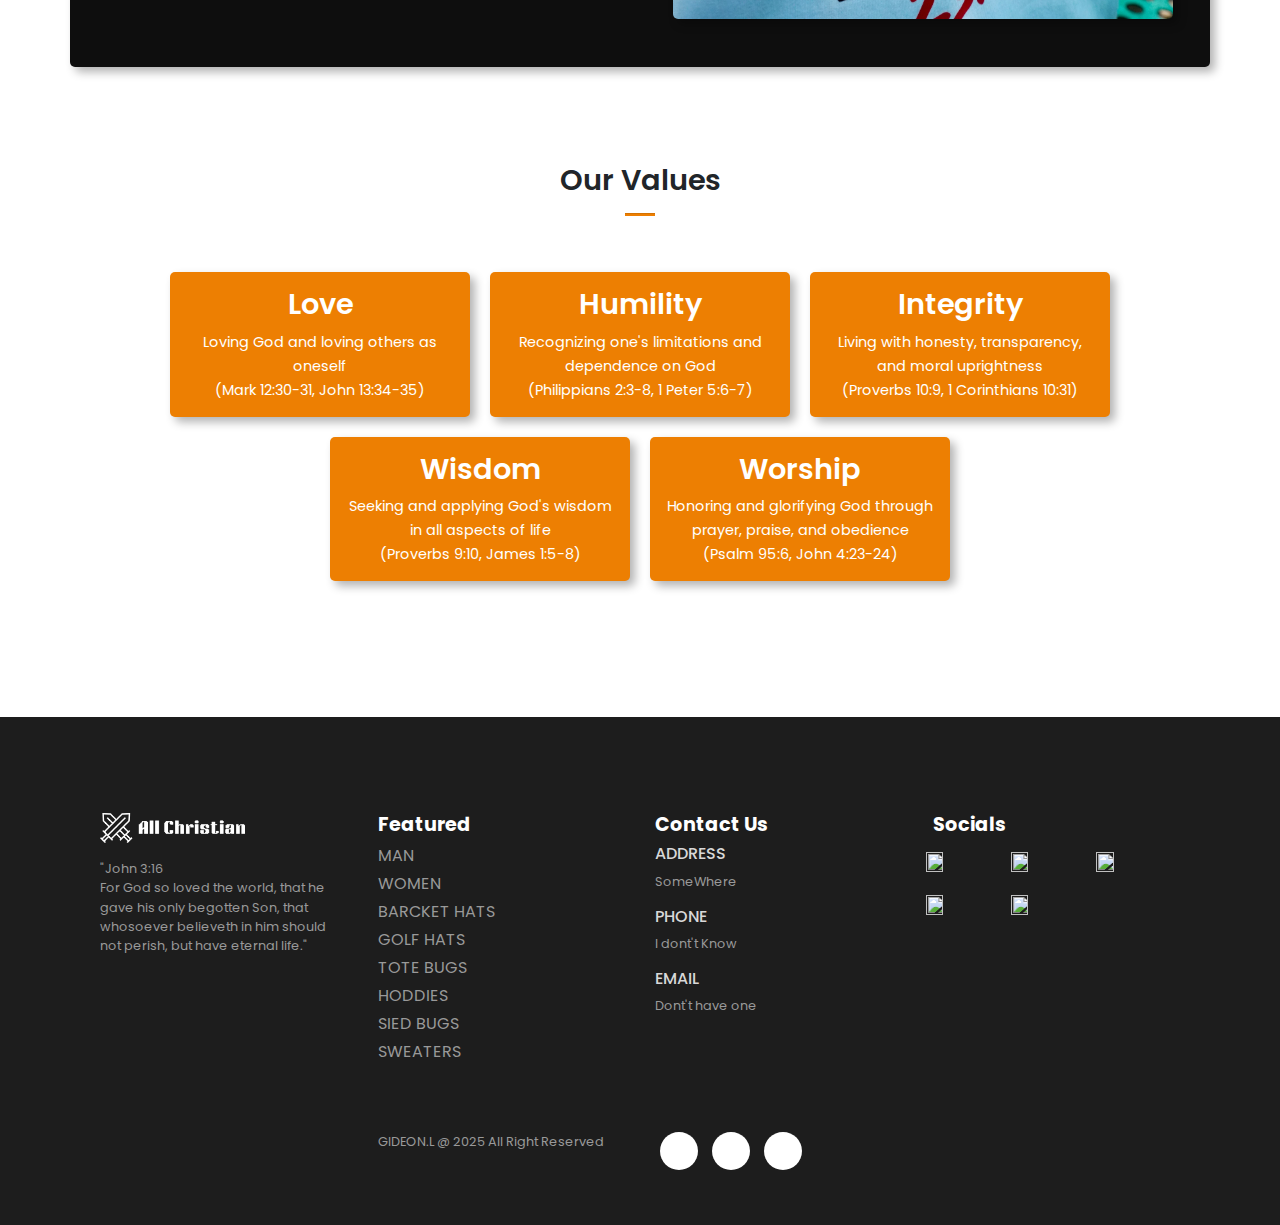
==== commit 70168f99: "update" ====
--- a/About_us.html
+++ b/About_us.html
@@ -368,6 +368,14 @@
             border-radius: 5px;
             box-shadow: 5px 5px 10px rgba(0, 0, 0, 0.3);
         }
+        .mid h2{
+          text-align: center;
+          font-size: 2rem;
+        }
+        .mid p{
+          font-size: 1.5rem;
+          line-height: 30px;
+        }
         @media (max-width: 768px) {
             .top, #mid_2 {
                 flex-direction: column;
@@ -384,56 +392,39 @@
     </style>
 </head>
 <body>
-    <!-- <nav class="navbar navbar-expand-lg navbar-light bg-light py-3 fixed-top">
-        <div class="container">
-            <a class="navbar-brand" href="#"><img id="logo" src="image/logo3.png" alt="Logo"></a>
-            <button class="navbar-toggler" type="button" data-toggle="collapse" data-target="#navbarNav">
-                <span class="navbar-toggler-icon"></span>
-            </button>
-            <div class="collapse navbar-collapse" id="navbarNav">
-                <ul class="navbar-nav ml-auto">
-                    <li class="nav-item"><a class="nav-link" href="index.html">Home</a></li>
-                    <li class="nav-item"><a class="nav-link" href="shop.html">Shop</a></li>
-                    <li class="nav-item"><a class="nav-link active" href="About_us.html">About</a></li>
-                    <li class="nav-item"><a class="nav-link" href="Contact_us.html">Contact</a></li>
-                    <li class="nav-item"><a class="nav-link" href="cart.html"><i class="fa-solid fa-cart-shopping"></i></a></li>
-                </ul>
-            </div>
-        </div>
-    </nav> -->
-    <nav class="navbar navbar-expand-lg navbar-light bg-light py-3 fixed-top" >
-      <div class="container">
-        <img id="logo" src="image/logo3.png" alt="">
-        <button class="navbar-toggler" type="button" data-bs-toggle="collapse" data-bs-target="#navbarSupportedContent" aria-controls="navbarSupportedContent" aria-expanded="false" aria-label="Toggle navigation">
-          <i  id="bar" class="fa-solid fa-bars"></i>
-        </button>
-        <div class="collapse navbar-collapse" id="navbarSupportedContent">
-          <ul class="navbar-nav ml-auto">
-          
-            <li class="nav-item">
-              <a class="nav-link " href="index.html">Home</a>
-            </li>
-            <li class="nav-item">
-              <a class="nav-link" href="shop.html">Shop</a>
-            </li>
-            <li class="nav-item">
-              <a class="nav-link active" href="About_us.html">About</a>
-            </li>
-            <li class="nav-item">
-              <a class="nav-link" href="Contact_us.html">Contact us</a>
-            </li>
-            <li class="nav-item">
-              <a class="active" href="cart.html"><i class="fa-solid fa-cart-shopping"></i></a>
-            </li>
-        </div>
+  <nav class="navbar navbar-expand-lg navbar-light bg-light py-3 fixed-top" >
+    <div class="container">
+      <img id="logo" src="image/logo3.png" alt="">
+      <button class="navbar-toggler" type="button" data-bs-toggle="collapse" data-bs-target="#navbarSupportedContent" aria-controls="navbarSupportedContent" aria-expanded="false" aria-label="Toggle navigation">
+        <i  id="bar" class="fa-solid fa-bars"></i>
+      </button>
+      <div class="collapse navbar-collapse" id="navbarSupportedContent">
+        <ul class="navbar-nav ml-auto">
+        
+          <li class="nav-item">
+            <a class="nav-link " href="index.html">Home</a>
+          </li>
+          <li class="nav-item">
+            <a class="nav-link" href="shop.html">Shop</a>
+          </li>
+          <li class="nav-item">
+            <a class="nav-link active" href="About_us.html">About</a>
+          </li>
+          <li class="nav-item">
+            <a class="nav-link" href="Contact_us.html">Contact us</a>
+          </li>
+          <li class="nav-item">
+            <a class="active" href="cart.html"><i class="fa-solid fa-cart-shopping"></i></a>
+          </li>
       </div>
+    </div>
   </nav>
     
     <section class="about-section container my-5 py-5">
         <div class="row align-items-center">
             <div class="col-md-6">
                 <h1>About Our Brand</h1>
-                <hr>
+                <hr class="mx-auto">
                 <p><strong>"All Christian"</strong> embodies unity, faith and compassion. This brand represents a community that shares Christian values, promoting love, kindness and acceptance. It symbolizes a collective identity for Christians worldwide, fostering belonging and spiritual connection.</p>
             </div>
             <div class="col-md-6 text-center">
@@ -446,8 +437,11 @@
         <div class="row align-items-center" id="mid_2">
             <div class="col-md-6">
                 <h2>Goal</h2>
-                <hr>
-                <p>Our goal is to create a community...</p>
+                <hr class="mx-auto">
+                <p>Our goal is to create an community of believes that are zealous and passionate to serve and spread the gospel</p><br>
+                <h2 class="mt-4">Inspiration</h2>
+                <hr class="mx-auto">
+                <p>The early Christians were inspired by the early church and how they were passionate to serve the Lord and one another. <br> <span>Acts 4:32-37</span></p>
             </div>
             <div class="col-md-6 text-center">
                 <img src="./image/adds/A5.jpeg" alt="">
@@ -457,7 +451,7 @@
 
     <section class="container my-5 py-5 text-center">
         <h2>Our Values</h2>
-        <hr>
+        <hr class="mx-auto">
         <div class="values">
             <div class="value">
               <h2>Love</h2>
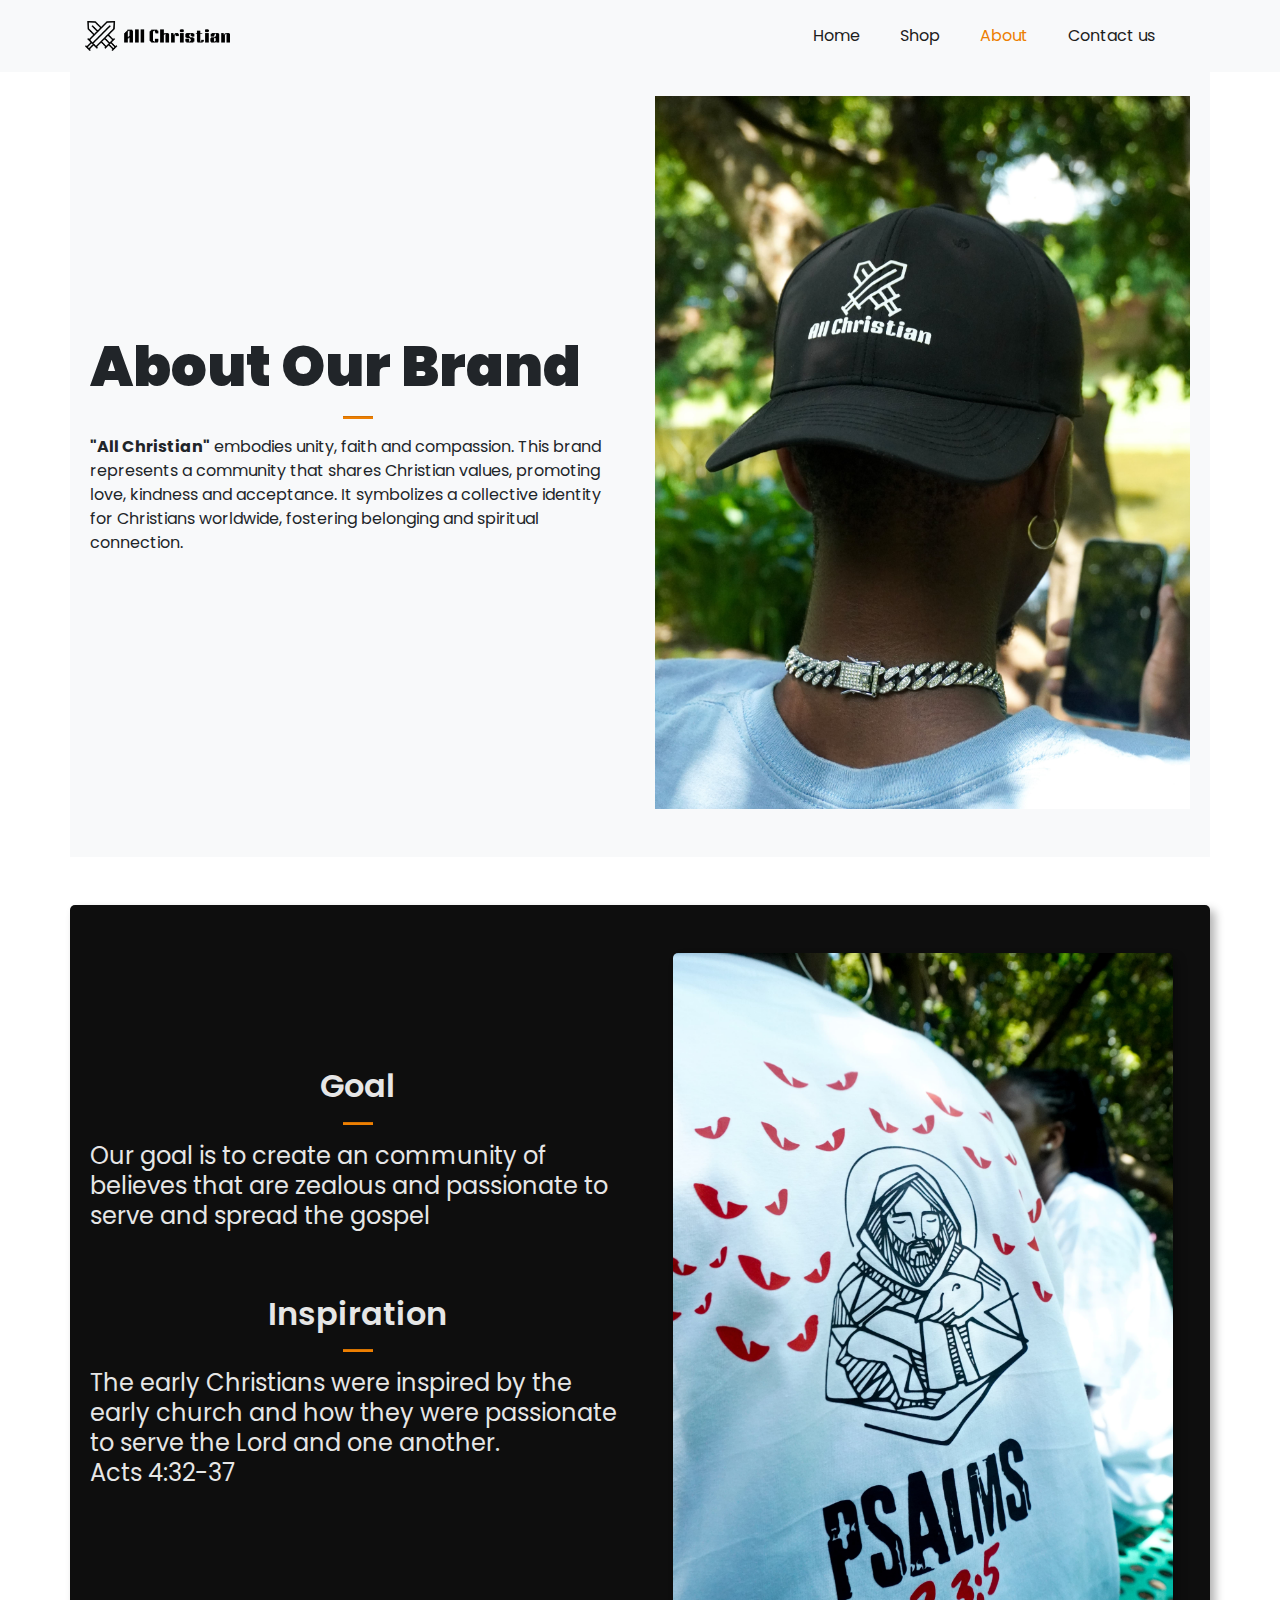
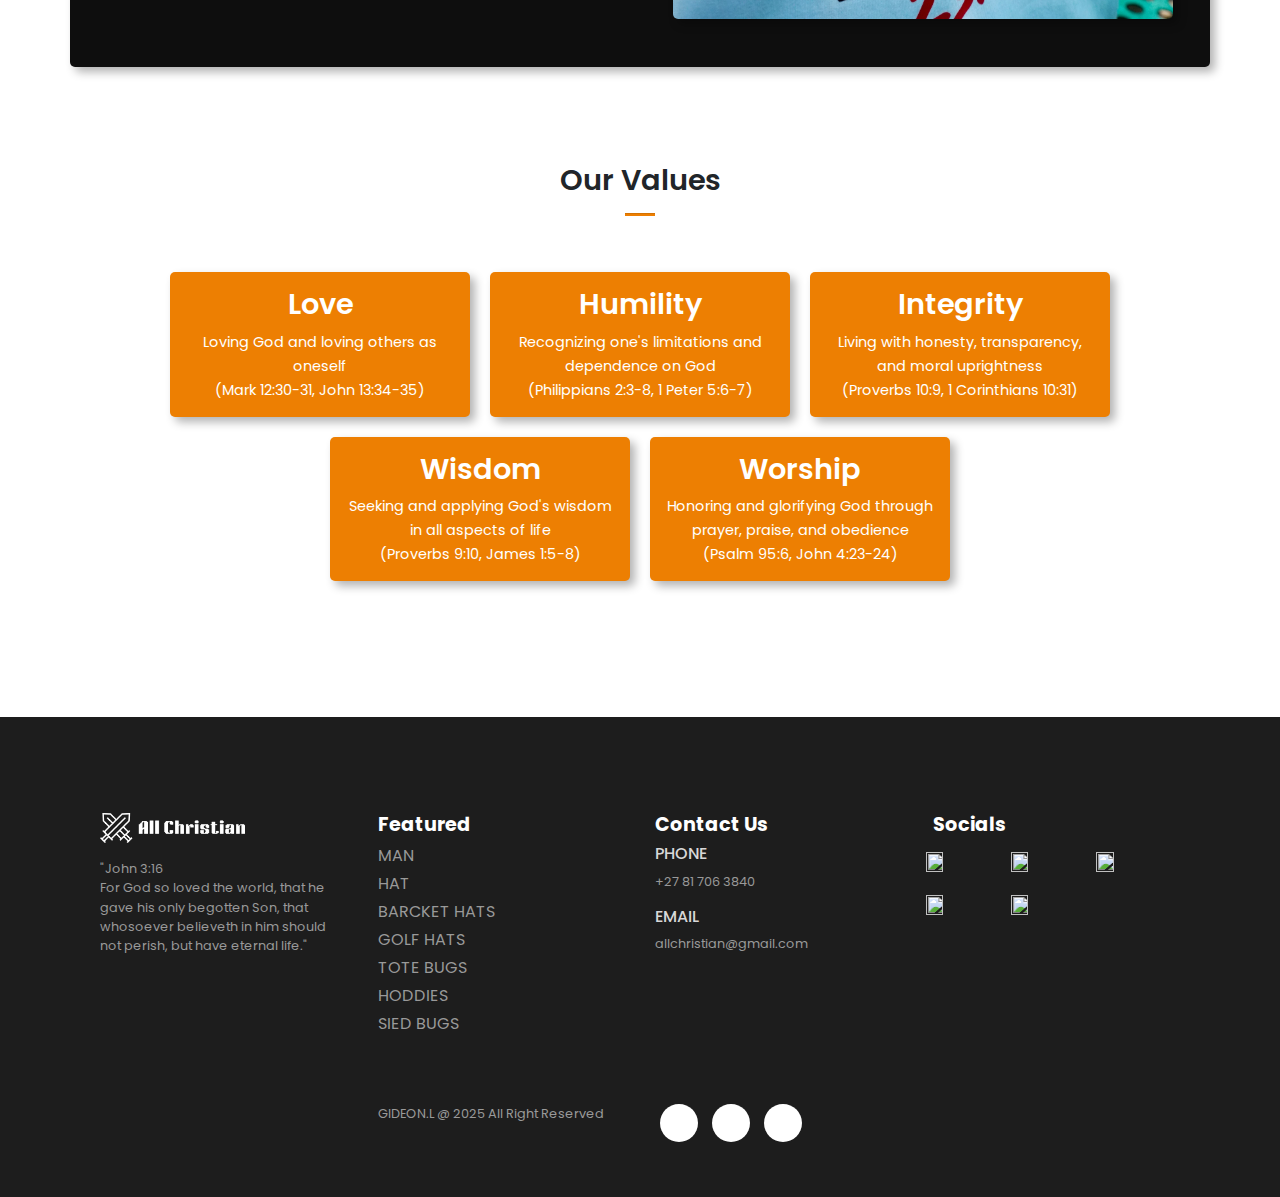
==== commit 00311aa4: "update" ====
--- a/About_us.html
+++ b/About_us.html
@@ -491,28 +491,23 @@
           <h5 class="pd-2">Featured</h5>
           <ul class="text-uppercase list-unstyled">
             <li><a href=""></a>Man</li>
-            <li><a href=""></a>Women</li>
+            <li><a href=""></a>Hat</li>
             <li><a href=""></a>Barcket Hats</li>
             <li><a href=""></a>Golf Hats</li>
             <li><a href=""></a>Tote Bugs</li>
             <li><a href=""></a>Hoddies</li>
             <li><a href=""></a>Sied Bugs</li>
-            <li><a href=""></a>Sweaters</li>
           </ul>
         </div>
         <div class="footer-one col-lg-3 col-md-6 col-12">
           <h5 class="pd-2">Contact Us</h5>
           <div>
-            <h6 class="text-uppercase">Address</h6>
-            <p>SomeWhere</p>
-          </div>
-          <div>
             <h6 class="text-uppercase">Phone</h6>
-            <p>I dont't Know</p>
+            <p>+27 81 706 3840</p>
           </div>
           <div>
             <h6 class="text-uppercase">Email</h6>
-            <p>Dont't have one</p>
+            <p>allchristian@gmail.com</p>
           </div>
         </div>
         <div class="footer-one col-lg-3 col-md-6 col-12">
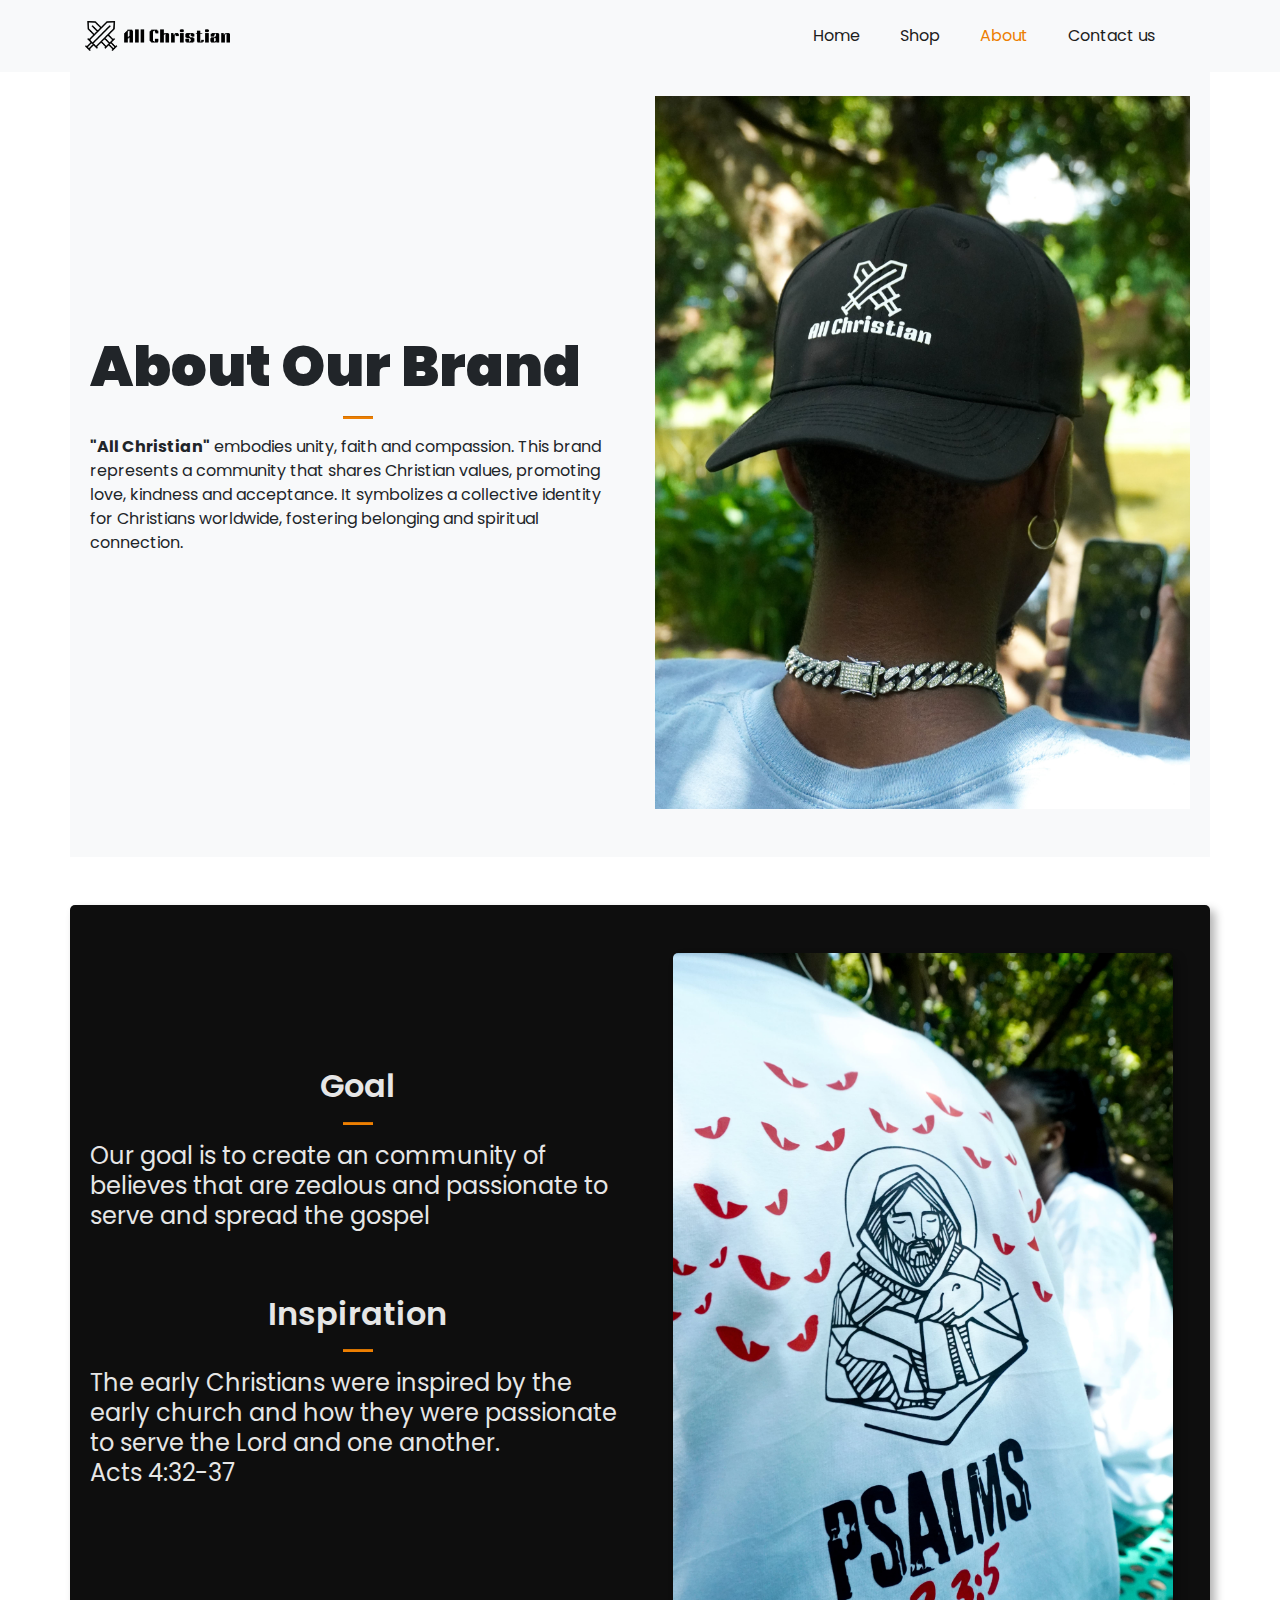
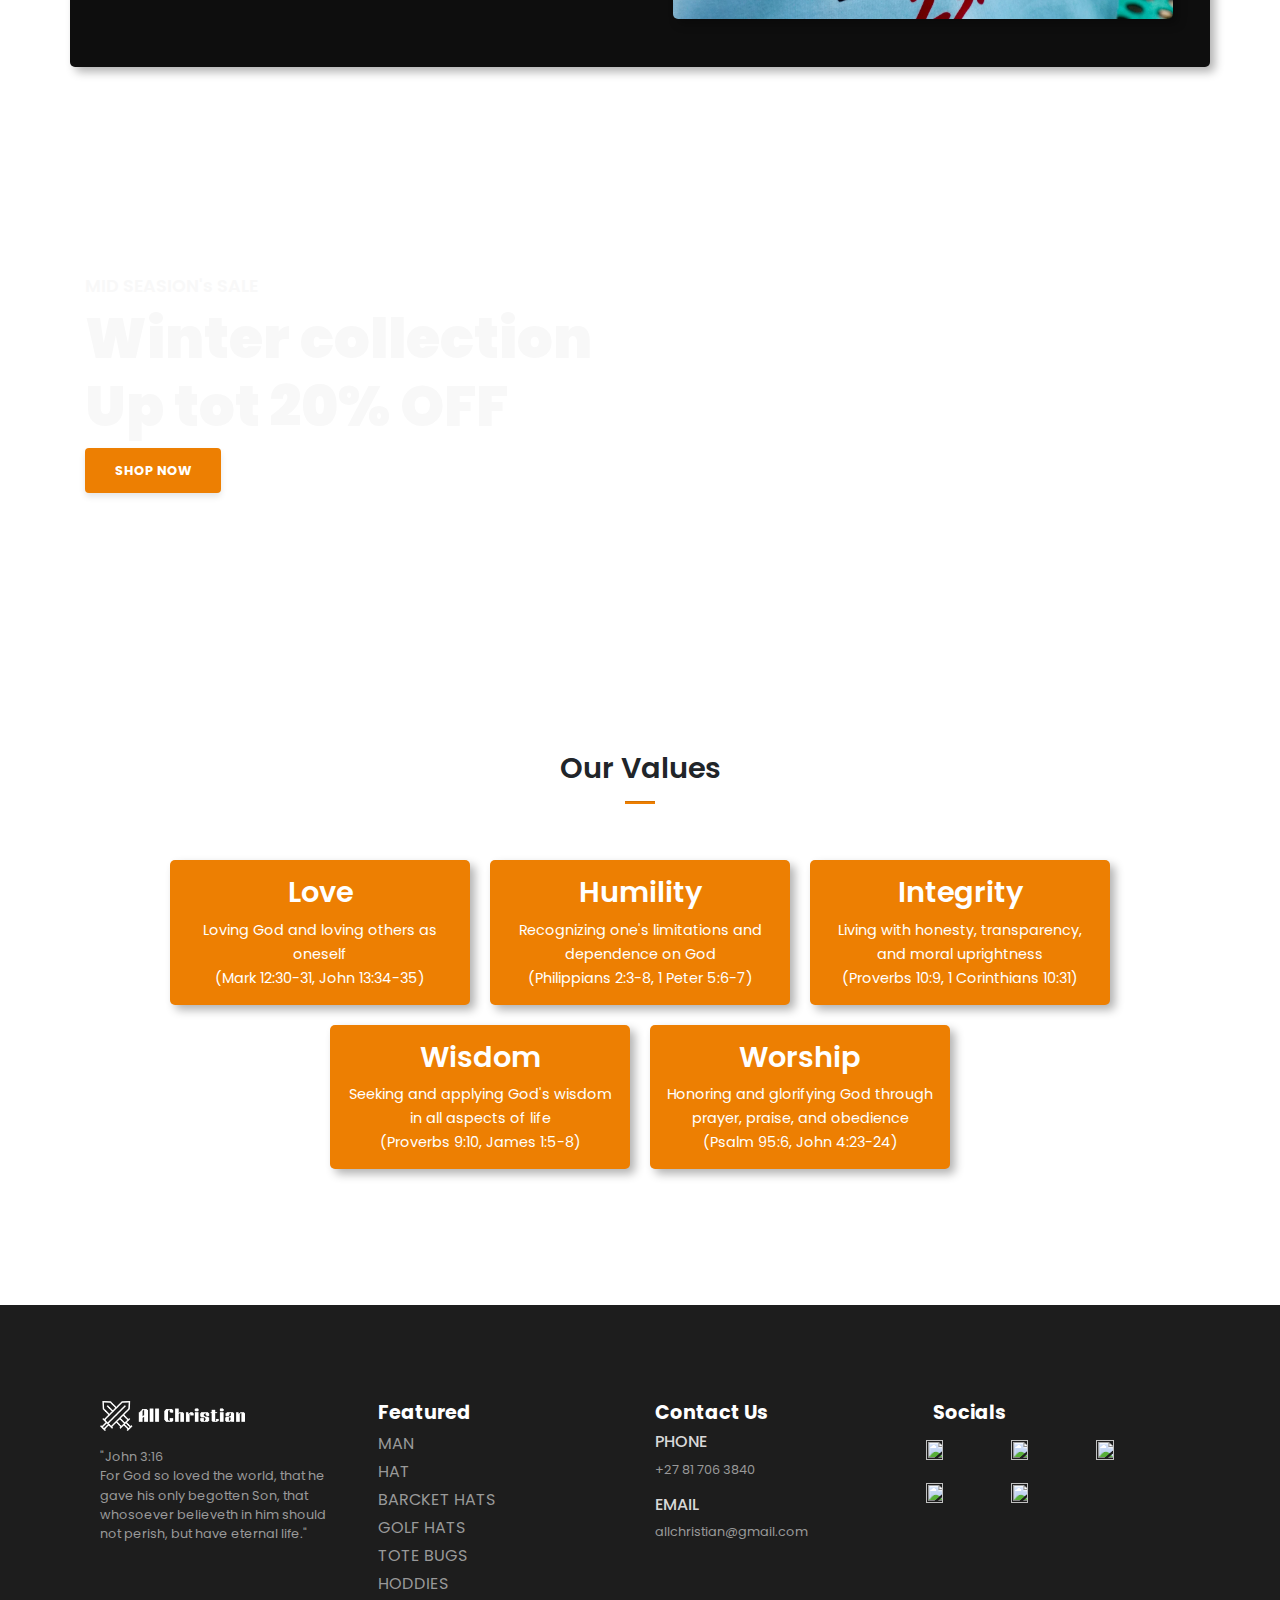
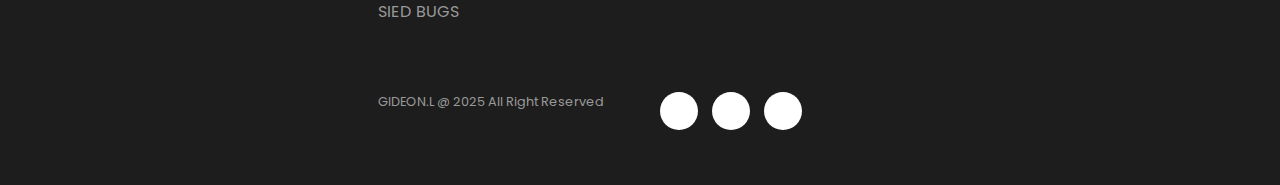
==== commit dc0afd8e: "update" ====
--- a/About_us.html
+++ b/About_us.html
@@ -449,6 +449,14 @@
         </div>
     </section>
 
+    <section id="newbanner" class="my-5 py-5">
+      <div class="container">
+        <h4>MID SEASION's SALE</h4>
+        <h1>Winter collection<br>Up tot 20% OFF</h1>
+        <a  href="shop.html"><button class="text-uppercase">Shop Now</button></a>
+      </div>
+    </section>
+
     <section class="container my-5 py-5 text-center">
         <h2>Our Values</h2>
         <hr class="mx-auto">
--- a/style/style.css
+++ b/style/style.css
@@ -346,11 +346,11 @@
     color: #f8f8f8;
 }
 #newbanner{
-    background-image: url(../image/adds/A2.png);
+    background-image: url(../image/adds/a.png);
     width: 100%;
     height: 60vh;
     background-size: cover;
-    background-position: 70px center;
+    background-position: top 70px center;
     background-repeat: no-repeat;
     background-attachment: fixed;
     display: flex;
@@ -361,6 +361,11 @@
 }
 
 #banner button{
+    background-color: #ed7f02;
+    box-shadow: 0 4px 6px rgba(0,0,0,0.1);
+}
+
+#newbanner button{
     background-color: #ed7f02;
     box-shadow: 0 4px 6px rgba(0,0,0,0.1);
 }
--- a/style/style.css
+++ b/style/style.css
@@ -346,11 +346,11 @@
     color: #f8f8f8;
 }
 #newbanner{
-    background-image: url(../image/adds/A2.png);
+    background-image: url(../image/adds/a.png);
     width: 100%;
     height: 60vh;
     background-size: cover;
-    background-position: 70px center;
+    background-position: top 70px center;
     background-repeat: no-repeat;
     background-attachment: fixed;
     display: flex;
@@ -361,6 +361,11 @@
 }
 
 #banner button{
+    background-color: #ed7f02;
+    box-shadow: 0 4px 6px rgba(0,0,0,0.1);
+}
+
+#newbanner button{
     background-color: #ed7f02;
     box-shadow: 0 4px 6px rgba(0,0,0,0.1);
 }
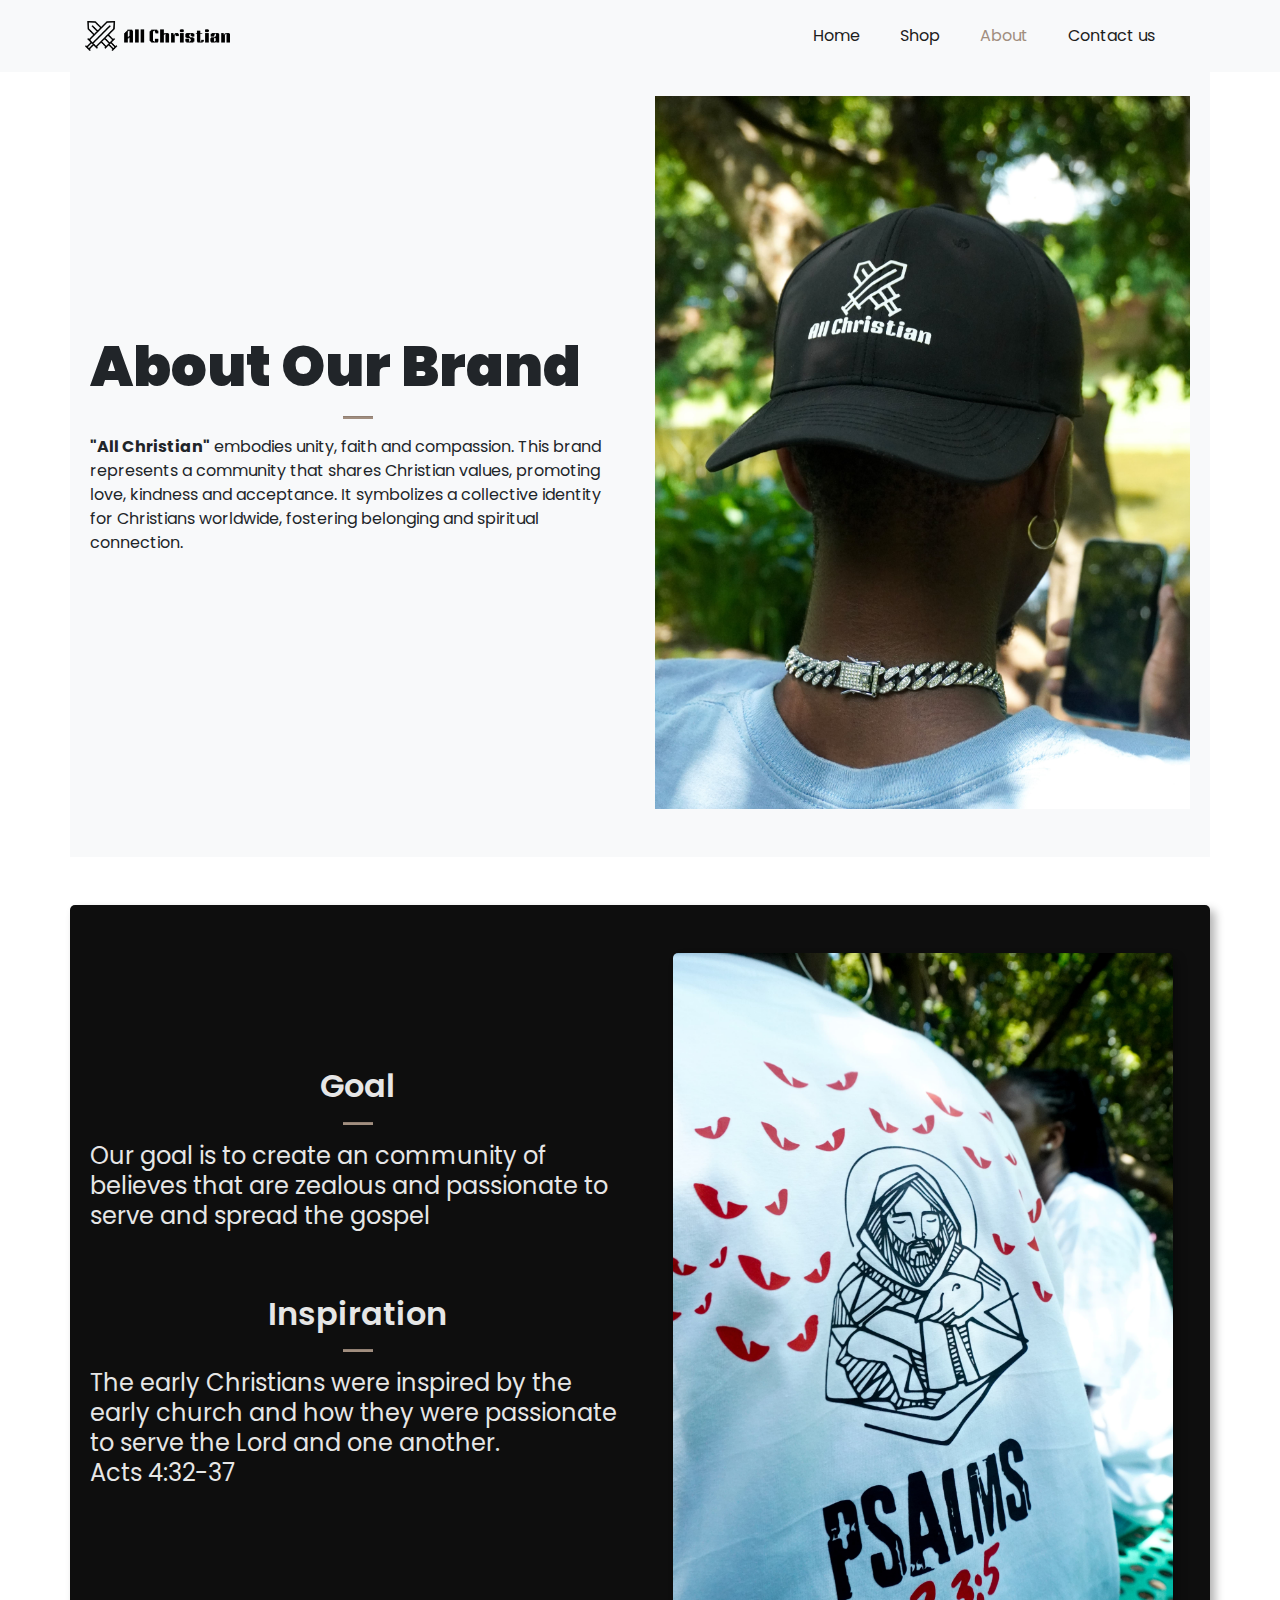
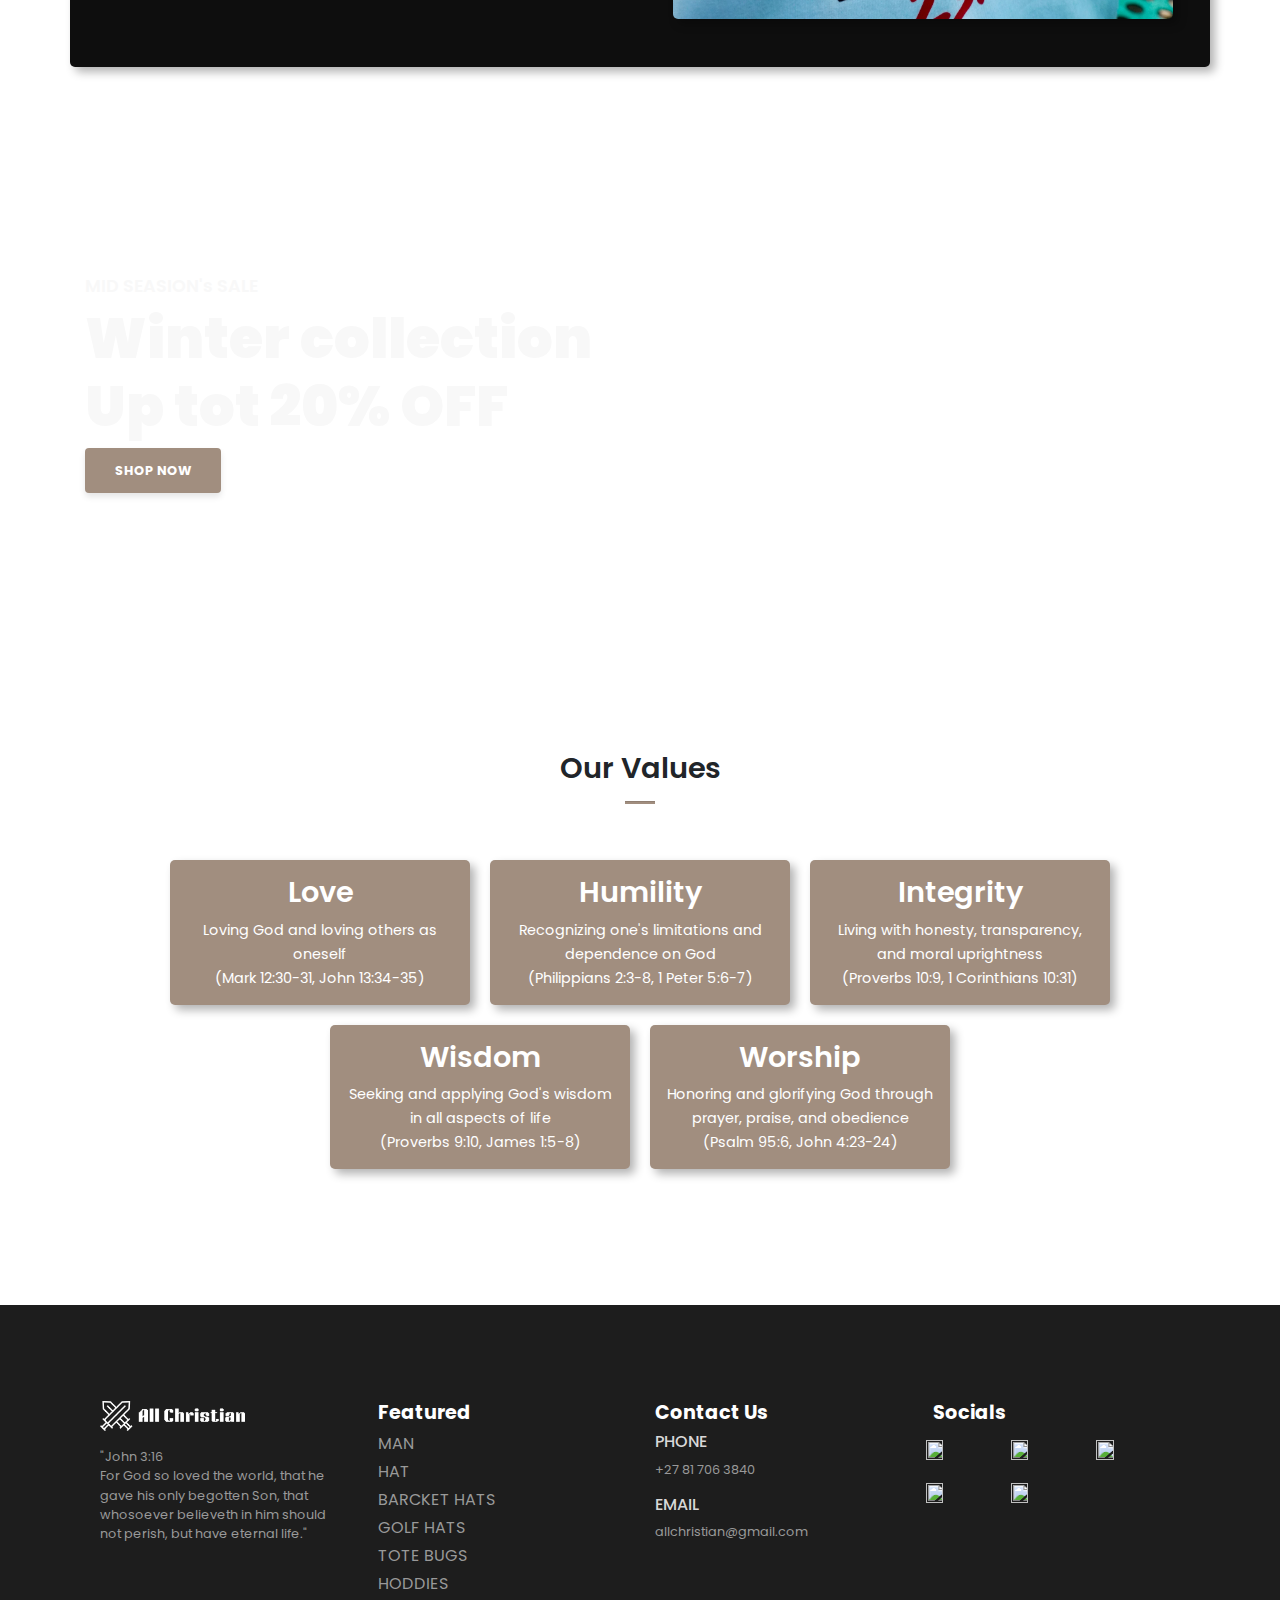
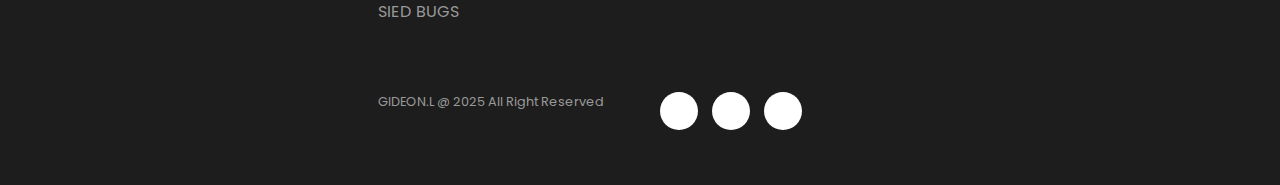
==== commit 31b898d8: "update" ====
--- a/About_us.html
+++ b/About_us.html
@@ -1,324 +1,3 @@
-<!-- 
-<!DOCTYPE html>
-<html lang="en">
-<head>
-    <meta charset="UTF-8">
-    <meta name="viewport" content="width=device-width, initial-scale=1.0">
-    <link rel="icon" href="images/logo1.png" type="image/png">
-    <script src="https://kit.fontawesome.com/d8bf65372b.js" crossorigin="anonymous"></script>
-    <link rel="stylesheet" href="https://cdn.jsdelivr.net/npm/bootstrap@4.1.3/dist/css/bootstrap.min.css">
-    <link rel="stylesheet" href="./style/style.css">
-    <title>About Us</title>
-    <style>
-        .about-section {
-            background-color: #f8f9fa;
-            padding: 50px 0;
-        }
-        .about-content {
-            max-width: 900px;
-            margin: 0 auto;
-            padding-top: 50px;
-        }
-
-        .mid {
-          margin: 0 auto;
-          background-color: rgb(14, 14, 14);
-          color: #e6e6e6;
-          border-radius: 5px;
-          box-shadow: 5px 5px 10px rgba(0, 0, 0, 0.3);
-          padding: 10px;
-        }
-
-        #mid_2{
-          display: flex;
-          flex-direction: row;
-          justify-content: center;
-          align-items: center;
-          gap: 20px;
-          padding: 20px 100px 10px 100px;
-        }
-
-        #mid_1{
-          display: flex;
-          flex-direction: column;
-          justify-content: center;
-          align-items: center;
-          text-align: center;
-          padding: 30px;
-        }
-
-        .values{
-          display: flex;
-          flex-direction: row;
-          justify-content: center;
-          align-items: center;
-          text-align: center;
-          gap: 20px;
-          padding: 40px;
-        }
-        .value{
-          background-color: #ed7f02;
-          color: rgb(240, 240, 240);
-          padding: 10px;
-          border-radius: 5px;
-          box-shadow: 5px 5px 10px rgba(0, 0, 0, 0.3);
-          max-width: 250px;
-          min-width: 250px;
-          min-height: 200px;
-          text-align: center;
-        }
-        .value span{
-          font-size: 0.7rem;
-          line-height: 0.5;
-          color: rgb(243, 243, 243);
-          padding: 0px;
-          margin: 0px;
-        }
-        .value h2{
-          padding-top: 30px;
-        }
-
-        body > section:nth-child(5) > h2{
-          text-align: center;
-        }
-
-        #mid_1 > div {
-          padding: 20px;
-        }
-
-        #mid_2 > div > p{
-          font-size: 2rem;
-        }
-
-        #mid_2 > div > h2, #mid_1 > div > h3{
-          text-align: center;
-          color: #ed7f02;
-        }
-        span{
-          color: #ed7f02;
-        }
-
-        body > section:nth-child(14) > div > div > p > strong{
-          color: #ed7f02;
-        }
-        .top{
-          display: flex;
-          gap: 50px;
-        }
-        .top #text{
-          max-width: 800px;
-        }
-        .top #text p{
-          font-size: 1.3rem;
-        }
-        .top img, #mid_1 img, #mid_2 img{
-          /* width: 500px; */
-          height: 400px;
-          box-shadow: 5px 5px 10px rgba(0, 0, 0, 0.3);
-          border-radius: 5px;
-        }
-
-        @media screen and (max-width: 991px) {
-          .top{
-            flex-direction: column;
-          }
-          .about-section{
-            padding: 0px;
-          }
-          .about-content{
-            padding-top: 0px;
-            margin: 0px;
-            max-width: 100%;
-          }
-          #mid_2{
-            padding: 20px 0px 10px 0px;
-          }
-          #mid_1{
-            padding: 30px 10px 10px 10px;
-          }
-          .values{}
-        }
-    </style>
-</head>
-<body>
-    <nav class="navbar navbar-expand-lg navbar-light bg-light py-3 fixed-top" >
-        <div class="container">
-          <img id="logo" src="image/logo3.png" alt="">
-          <button class="navbar-toggler" type="button" data-bs-toggle="collapse" data-bs-target="#navbarSupportedContent" aria-controls="navbarSupportedContent" aria-expanded="false" aria-label="Toggle navigation">
-            <i  id="bar" class="fa-solid fa-bars"></i>
-          </button>
-          <div class="collapse navbar-collapse" id="navbarSupportedContent">
-            <ul class="navbar-nav ml-auto">
-            
-              <li class="nav-item">
-                <a class="nav-link " href="index.html">Home</a>
-              </li>
-              <li class="nav-item">
-                <a class="nav-link" href="shop.html">Shop</a>
-              </li>
-              <li class="nav-item">
-                <a class="nav-link active" href="About_us.html">About</a>
-              </li>
-              <li class="nav-item">
-                <a class="nav-link" href="Contact_us.html">Contact us</a>
-              </li>
-              <li class="nav-item">
-                <a class="active" href="cart.html"><i class="fa-solid fa-cart-shopping"></i></a>
-              </li>
-          </div>
-        </div>
-    </nav>
-
-    <section class="about-section container my-5 py-5">
-        <div class="about-content">
-            <div>
-                <div class="top">
-                  <div id="text">
-                     <h1 class="mb-4">About Our Brand</h1>
-                     <hr class="mx-auto">
-                    <p><strong>"All Christian"</strong> embodies unity, faith and compassion. This brand represents a community that shares Christian values, promoting love, kindness and acceptance. It symbolizes a collective identity for Christians worldwide, fostering belonging and spiritual connection.</p>
-                  </div>
-                  <img src="./image/adds/A7.jpeg" alt="About Us" class="img-fluid">
-                </div>
-            </div>
-        </div>
-    </section>
-
-    <section class="about-section container my-5 py-5">
-        <div class="mid container">
-
-          <div id="mid_2">
-            <div>
-              <h2 class="mt-4">Goal</h2>
-              <hr class="mx-auto">
-              <p> Our goal is to create an community of believes that are zealous and passionate to serve and spread the gospel </p>
-            </div>
-            <img src="./image/adds/A5.jpeg" alt="">
-          </div>
-
-          <div id="mid_1">
-            <div>
-              <h3 class="mt-4">Inspiration</h3>
-              <hr class="mx-auto">
-              <p>The early Christians were inspired by the early church and how they were passionate to serve the Lord and one another. <br> <span>Acts 4:32-37</span></p>
-            </div>
-             <img src="./image/adds/1_PXh9vgUKwKZhFleXZuCGiQ.png" alt="">
-          </div>
-          
-        </div>
-    </section>
-
-    <section id="newbanner" class="my-5 py-5">
-        <div class="container">
-          <h4>MID SEASION's SALE</h4>
-          <h1>Winter collection<br>Up tot 20% OFF</h1>
-          <a  href="shop.html"><button class="text-uppercase">Shop Now</button></a>
-        </div>
-    </section>
-
-    <section class="about-section my-5 py-5 ">
-      <h2 class="mt-4">Our Values</h2>
-      <hr class="mx-auto">
-      <div class="values">
-        <div class="value">
-          <h2>Love</h2>
-          <span>Loving God and loving others as oneself</span><br>
-          <span>(Mark 12:30-31, John 13:34-35)</span>
-        </div>
-        <div class="value">
-          <h2>Humility</h2>
-          <span> Recognizing one's limitations and dependence on God</span><br>
-          <span>(Philippians 2:3-8, 1 Peter 5:6-7)</span>
-        </div>
-        <div class="value">
-          <h2>Integrity</h2>
-          <span>Living with honesty, transparency, and moral uprightness</span><br>
-          <span>(Proverbs 10:9, 1 Corinthians 10:31)</span>
-        </div>
-        <div class="value">
-          <h2>Wisdom</h2>
-          <span>Seeking and applying God's wisdom in all aspects of life</span><br>
-          <span>(Proverbs 9:10, James 1:5-8)</span>
-        </div>
-        <div class="value">
-          <h2>Worship</h2>
-          <span>Honoring and glorifying God through prayer, praise, and obedience</span><br>
-          <span>(Psalm 95:6, John 4:23-24)</span>
-        </div>
-      </div>
-    </section>
-
-    <footer class="mt-5 py-5">
-        <div class="row container mx-auto pt-5">
-          <div class="footer-one col-lg-3 col-md-6 col-12">
-            <img id="logo" src="./image/logof.png" alt="">
-            <p class="pt-3">"John 3:16 <br>For God so loved the world, that he gave his only begotten Son, that whosoever believeth in him should not perish, but have eternal life."</p>
-          </div>
-          <div class="footer-one col-lg-3 col-md-6 col-12">
-            <h5 class="pd-2">Featured</h5>
-            <ul class="text-uppercase list-unstyled">
-              <li><a href=""></a>Man</li>
-              <li><a href=""></a>Women</li>
-              <li><a href=""></a>Barcket Hats</li>
-              <li><a href=""></a>Golf Hats</li>
-              <li><a href=""></a>Tote Bugs</li>
-              <li><a href=""></a>Hoddies</li>
-              <li><a href=""></a>Sied Bugs</li>
-              <li><a href=""></a>Sweaters</li>
-            </ul>
-          </div>
-          <div class="footer-one col-lg-3 col-md-6 col-12">
-            <h5 class="pd-2">Contact Us</h5>
-            <div>
-              <h6 class="text-uppercase">Address</h6>
-              <p>SomeWhere</p>
-            </div>
-            <div>
-              <h6 class="text-uppercase">Phone</h6>
-              <p>I dont't Know</p>
-            </div>
-            <div>
-              <h6 class="text-uppercase">Email</h6>
-              <p>Dont't have one</p>
-            </div>
-          </div>
-          <div class="footer-one col-lg-3 col-md-6 col-12">
-            <h5 class="pd-2">Socials</h5>
-            <div class="row">
-              <img class="img-fluid w-25 h-100 m-2" src="" alt="">
-              <img class="img-fluid w-25 h-100 m-2" src="" alt="">
-              <img class="img-fluid w-25 h-100 m-2" src="" alt="">
-              <img class="img-fluid w-25 h-100 m-2" src="" alt="">
-              <img class="img-fluid w-25 h-100 m-2" src="" alt="">
-            </div>
-          </div>
-        </div>
-        <div class="copyright mt-5">
-          <div class="row container mx-auto">
-            <div class="col-lg-3 col-md-6 col-12">
-              <img class="img-fluid" src="./image/pay.png" alt="">
-            </div>
-            <div class="col-lg-3 col-md-6 col-12 text-nowrap">
-              <p><a class="g text-uppercase list-unstyled" href="">Gideon.L</a> @ 2025 All Right Reserved</p>
-            </div>
-            <div class="col-lg-3 col-md-6 col-12">
-  
-              
-              <a class="s" href="#"><i class="fa-brands fa-facebook"></i></a>
-              <a class="s" href="#"><i class="fa-brands fa-instagram"></i></i></a>
-              <a class="s" href="#"><i class="fa-brands fa-x-twitter"></i>
-              </a>
-            </div>
-          </div>
-        </div>
-    </footer>
-
-    <script src="./js/index.js"></script>
-    <script src="https://cdn.jsdelivr.net/npm/@popperjs/core@2.11.8/dist/umd/popper.min.js" integrity="sha384-I7E8VVD/ismYTF4hNIPjVp/Zjvgyol6VFvRkX/vR+Vc4jQkC+hVqc2pM8ODewa9r" crossorigin="anonymous"></script>
-    <script src="https://cdn.jsdelivr.net/npm/bootstrap@5.3.3/dist/js/bootstrap.min.js" integrity="sha384-0pUGZvbkm6XF6gxjEnlmuGrJXVbNuzT9qBBavbLwCsOGabYfZo0T0to5eqruptLy" crossorigin="anonymous"></script>
-</body>
-</html> -->
-
 <!DOCTYPE html>
 <html lang="en">
 <head>
@@ -349,7 +28,7 @@
             padding: 40px 10px;
         }
         .value {
-            background-color: #ed7f02;
+            background-color: #a18e7f;
             color: #fff;
             padding: 15px;
             border-radius: 5px;
--- a/style/style.css
+++ b/style/style.css
@@ -64,7 +64,7 @@
 }
 
 button:hover{
-    background-color: #ed7f02;
+    background-color: #a18e7f;
     box-shadow: 0 4px 6px rgba(0,0,0,0.1);
 }
 
@@ -111,11 +111,11 @@
 .navbar-light .navbar-nav .nav-link.active,
 .navbar i.active,
 .navbar a{
-    color: #ed7f02;
+    color: #a18e7f;
 }
 
 #navbarSupportedContent > ul > li:nth-child(6) > a:active{
-    color: #ed7f02;
+    color: #a18e7f;
 }
 
 #cart-items > div:nth-child(n) > div > div:nth-child(2){
@@ -151,7 +151,7 @@
 }
 
 #home span {
-    color: #ed7f02;
+    color: #a18e7f;
 }
 
 #home{
@@ -183,9 +183,7 @@
     background-position: bottom center;
     display: flex;
     flex-direction: column;
-    /* justify-content: center;
-    align-items: flex-start; */
-    color: #ed7f02;
+    color: #a18e7f;
 }
 
 #event h1{
@@ -203,12 +201,10 @@
 }
 
 .event{
-    /* width: 100%; */
     height: 100vh;
     display: flex;
     justify-content: center;
     align-items: center;
-    /* padding-top: 30px; */
     text-align: center;
     color: #000;
 }
@@ -290,12 +286,12 @@
 hr{
     width: 30px;
     height: 2px;
-    background-color: #ed7f02;
+    background-color: #a18e7f;
 }
 
 .star i{
     font-size: 0.8rem;
-    color: goldenrod;
+    color: #a18e7f;
 }
 
 .star{
@@ -318,7 +314,7 @@
 }
 
 .product .buy-btn{
-    background: #ed7f02;
+    background: #a18e7f;
     transform: translateY(20px);
     opacity: 0;
     transition: 0.3s all;
@@ -361,12 +357,12 @@
 }
 
 #banner button{
-    background-color: #ed7f02;
+    background-color: #a18e7f;
     box-shadow: 0 4px 6px rgba(0,0,0,0.1);
 }
 
 #newbanner button{
-    background-color: #ed7f02;
+    background-color: #a18e7f;
     box-shadow: 0 4px 6px rgba(0,0,0,0.1);
 }
 
@@ -429,7 +425,7 @@
 
 footer .copyright a:hover{
     color:#fff;
-    background-color: #ed7f02;
+    background-color: #a18e7f;
 }
 
 #blog-containet .post .post-img{
@@ -452,7 +448,7 @@
 }
 
 #blog-containet .post:hover h3{
-    color: #ed7f02;
+    color: #a18e7f;
 }
 
 #cart-container table {
@@ -466,7 +462,7 @@
 }
 
 #cart-container table thead td{    
-    background: #ed7f02;
+    background: #a18e7f;
     color: #fff;
     border: none;
     padding: 6px 15px;
@@ -505,7 +501,7 @@
 @media screen and (max-width: 991px) {
     body>nav>div>button:hover,
     body>nav>div>button:focus{
-        background-color: #ed7f02;
+        background-color: #a18e7f;
         box-shadow: 0 4px 6px rgba(0,0,0,0.1);
     }
 
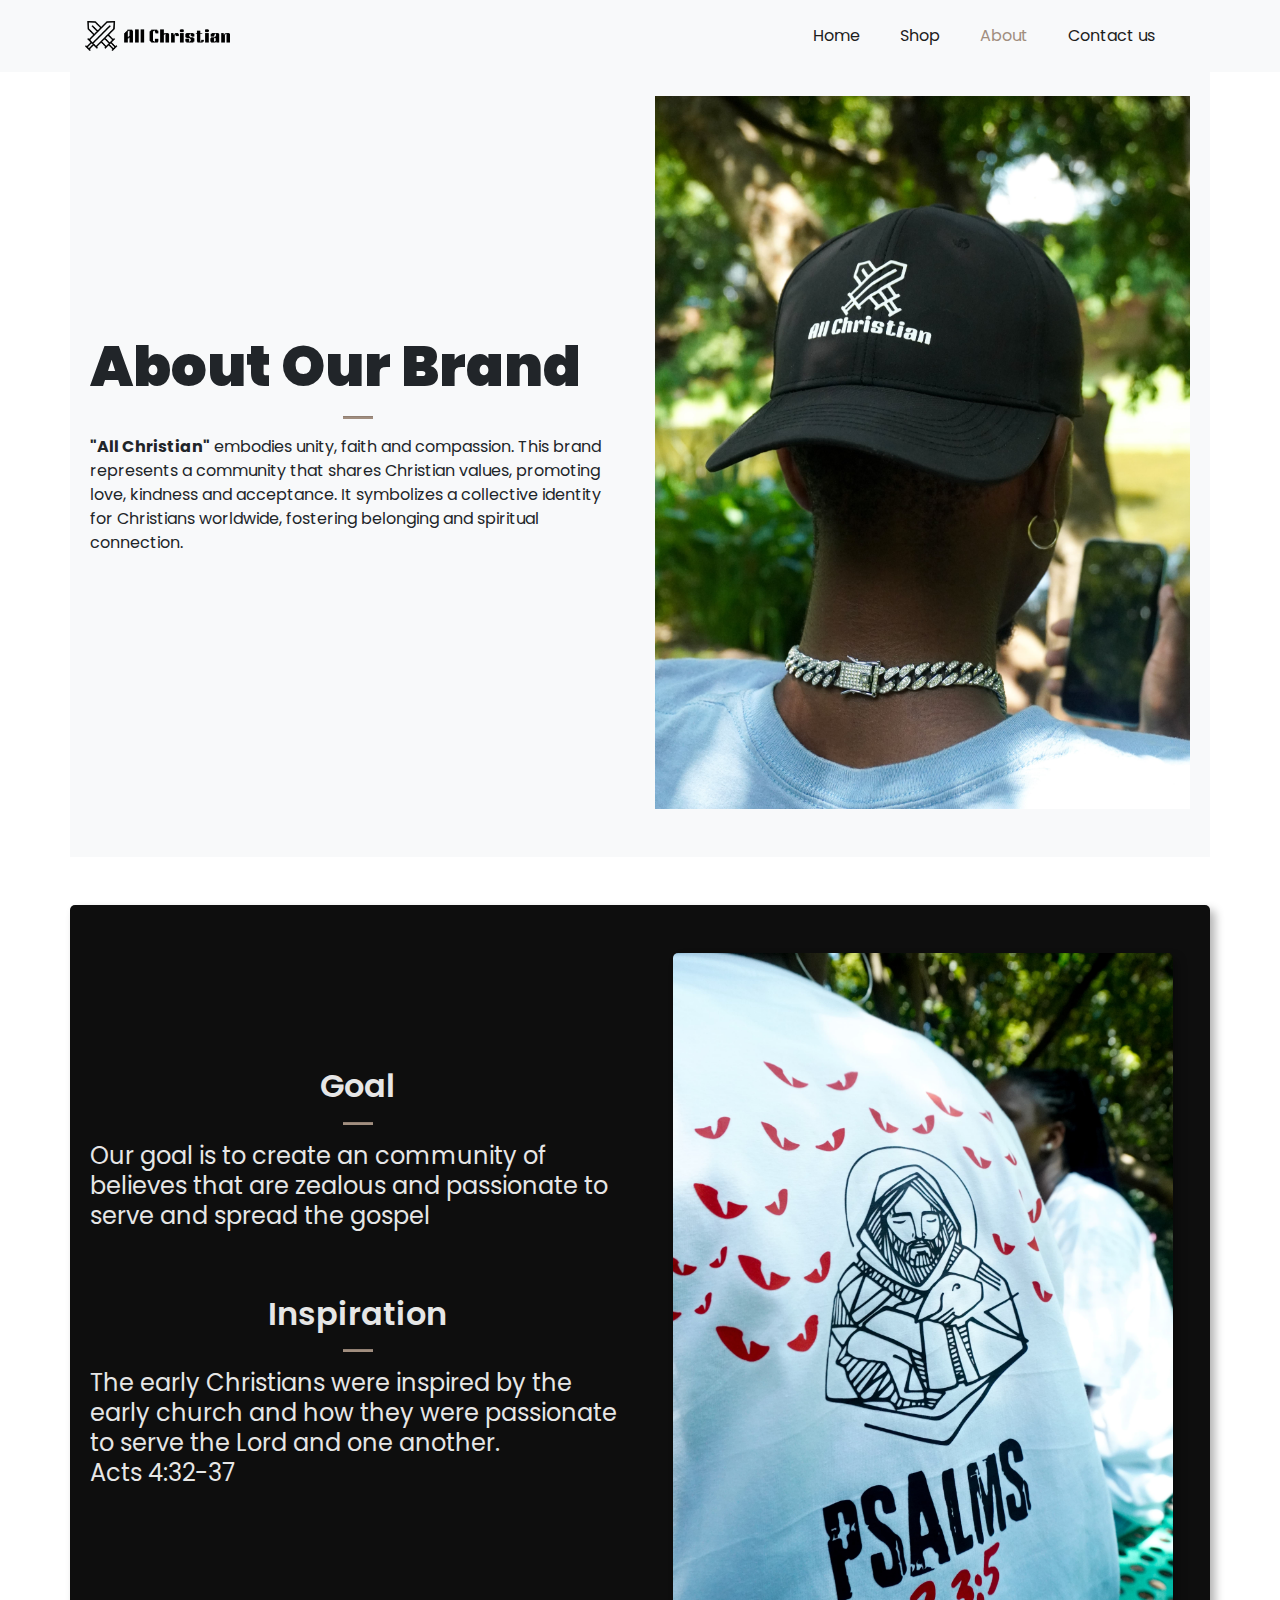
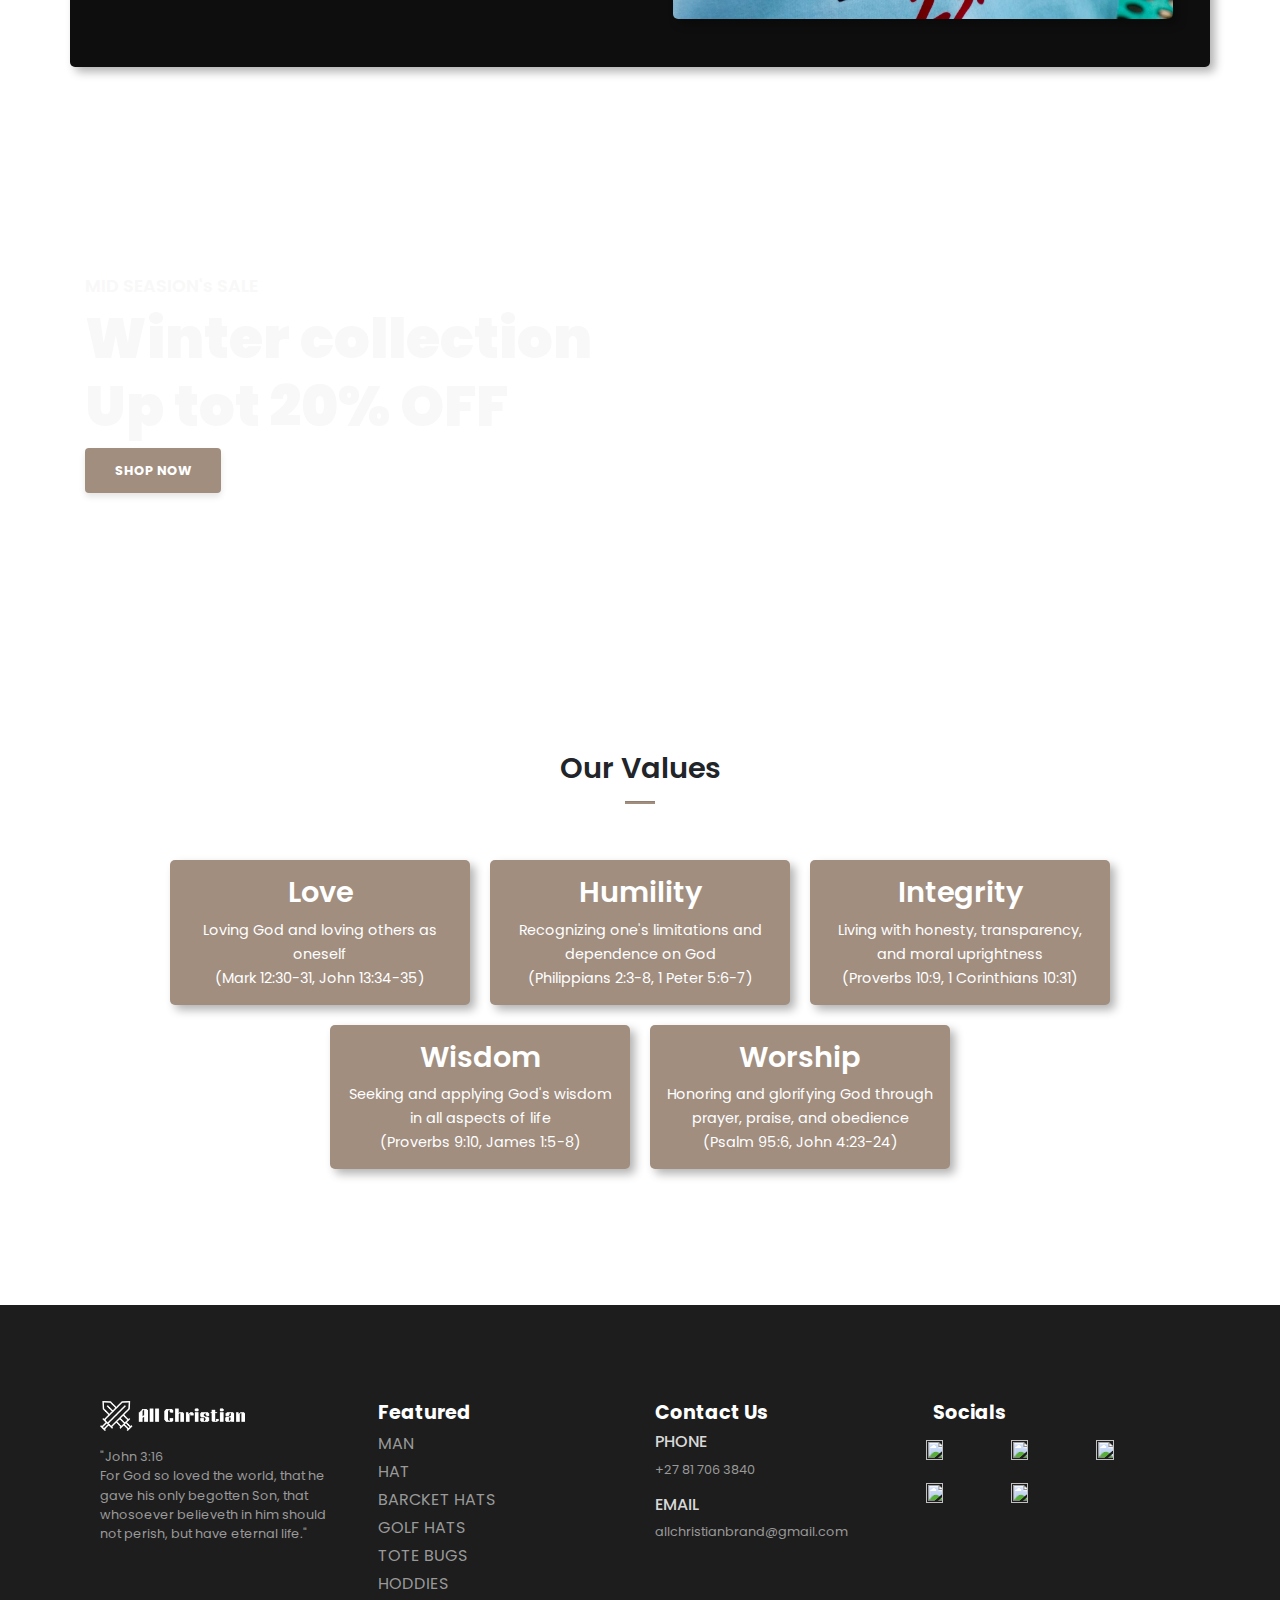
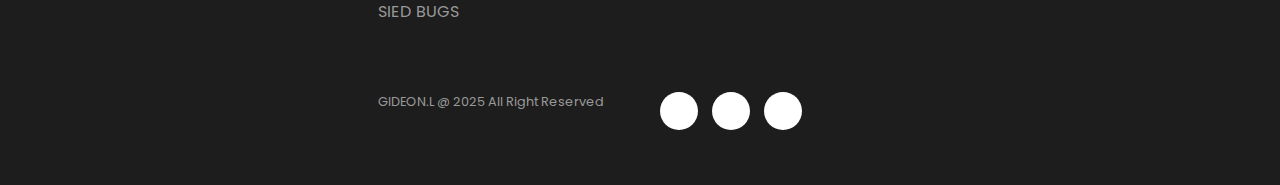
==== commit 77c25c21: "update" ====
--- a/About_us.html
+++ b/About_us.html
@@ -194,7 +194,7 @@
           </div>
           <div>
             <h6 class="text-uppercase">Email</h6>
-            <p>allchristian@gmail.com</p>
+            <p>allchristianbrand@gmail.com</p>
           </div>
         </div>
         <div class="footer-one col-lg-3 col-md-6 col-12">
--- a/style/style.css
+++ b/style/style.css
@@ -235,7 +235,7 @@
 
 #new .one:hover .details{
     cursor: pointer;
-    background-color: rgba(255, 156, 43, 0.4);
+    background-color: rgba(161, 142, 127, 0.4);
 }
 
 #new .one .details button{
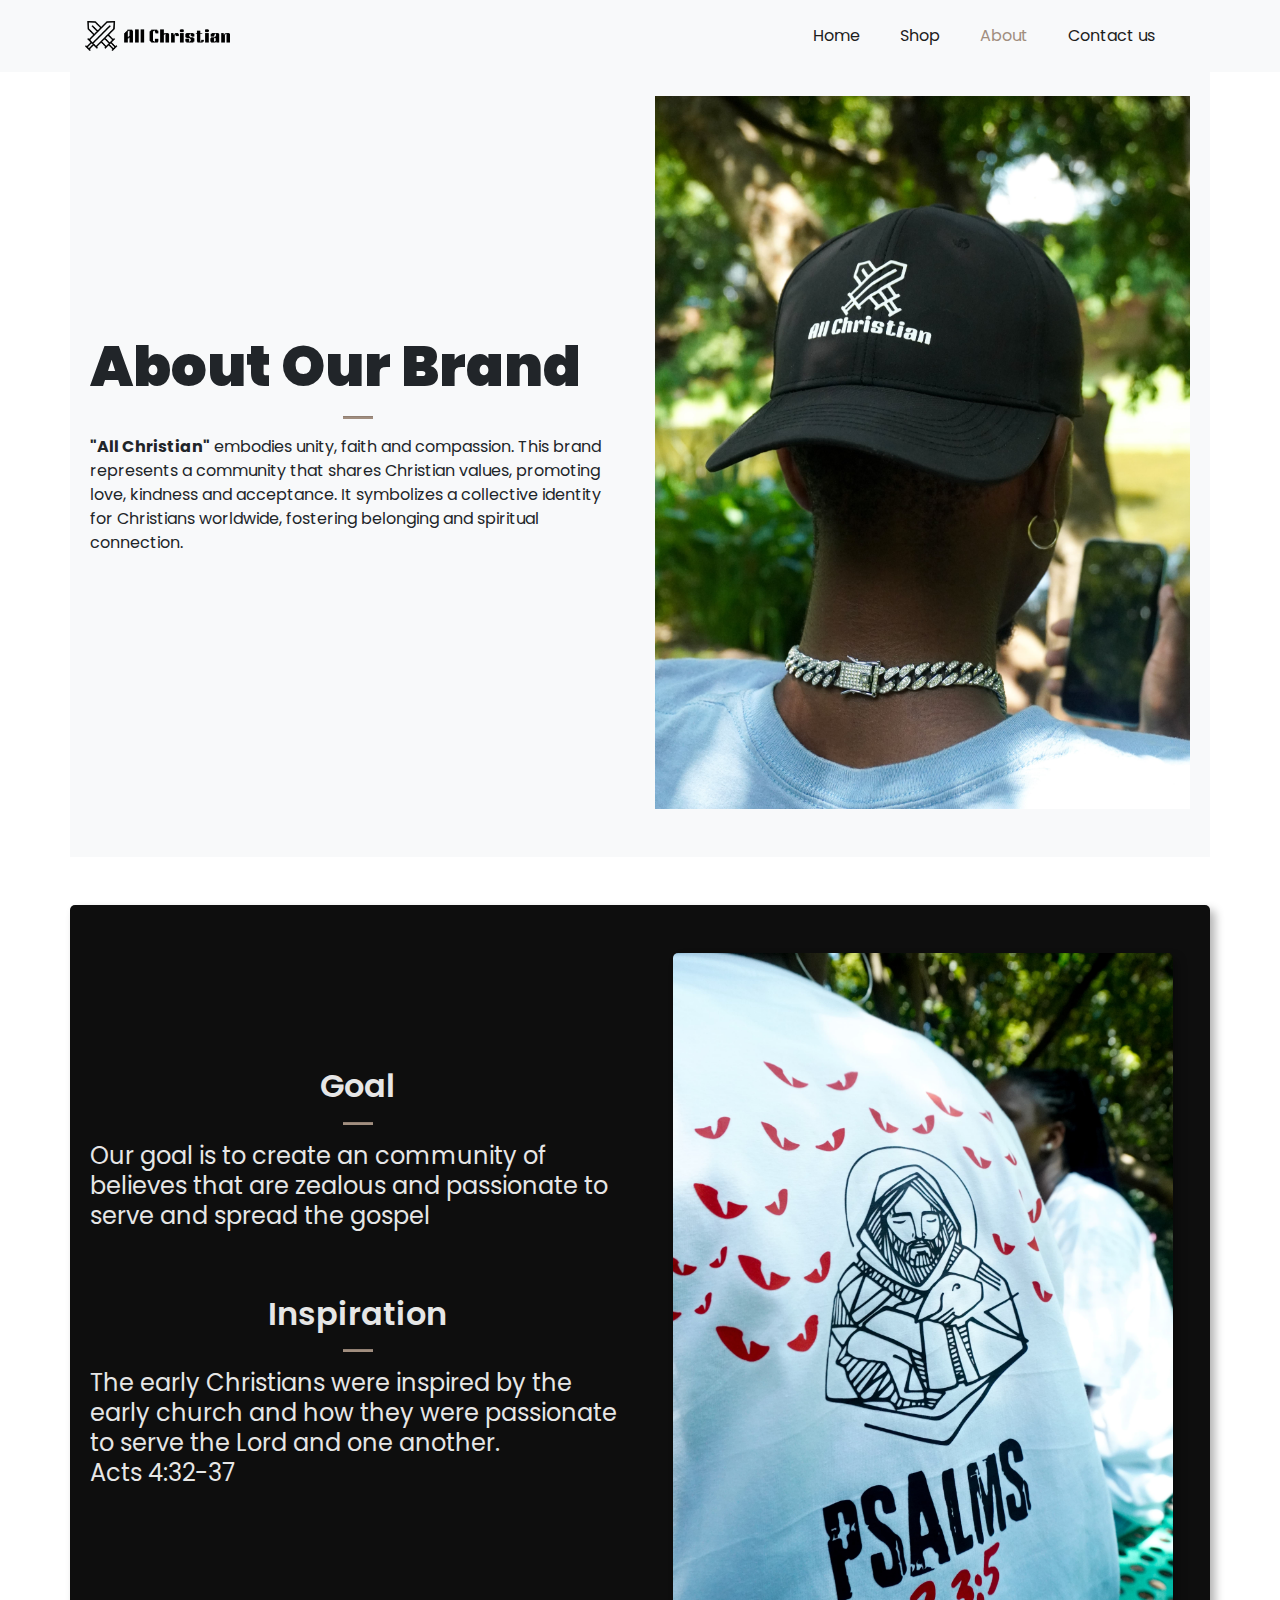
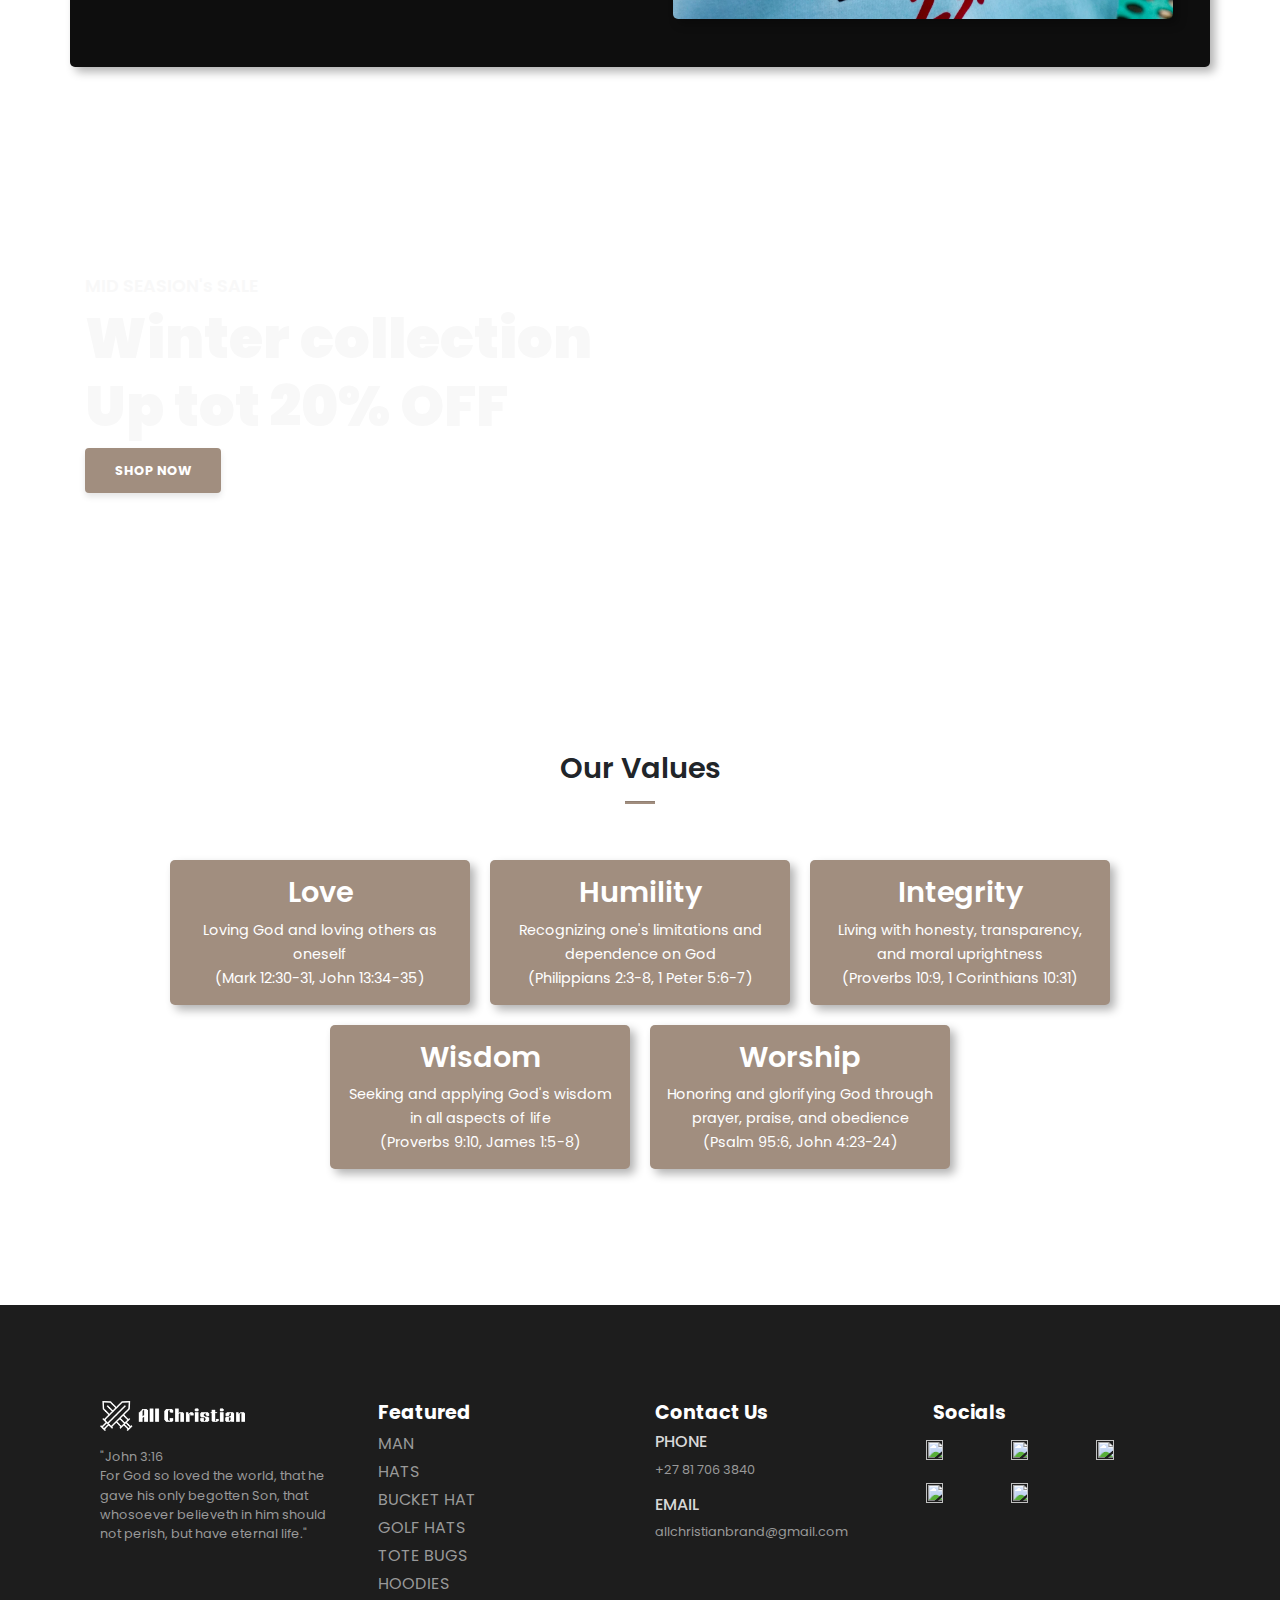
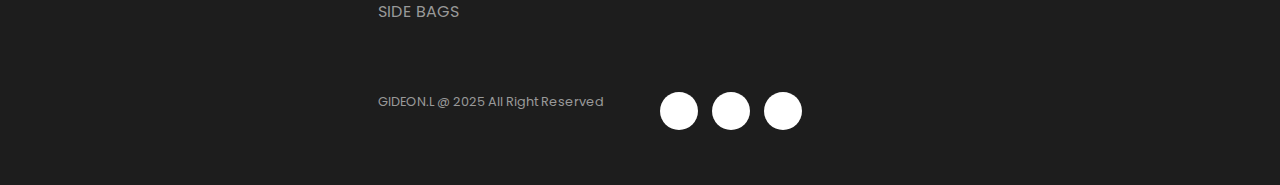
==== commit 28b95a9c: "update" ====
--- a/About_us.html
+++ b/About_us.html
@@ -178,12 +178,12 @@
           <h5 class="pd-2">Featured</h5>
           <ul class="text-uppercase list-unstyled">
             <li><a href=""></a>Man</li>
-            <li><a href=""></a>Hat</li>
-            <li><a href=""></a>Barcket Hats</li>
+            <li><a href=""></a>Hats</li>
+            <li><a href=""></a>Bucket hat</li>
             <li><a href=""></a>Golf Hats</li>
             <li><a href=""></a>Tote Bugs</li>
-            <li><a href=""></a>Hoddies</li>
-            <li><a href=""></a>Sied Bugs</li>
+            <li><a href=""></a>Hoodies</li>
+            <li><a href=""></a>Side Bags</li>
           </ul>
         </div>
         <div class="footer-one col-lg-3 col-md-6 col-12">
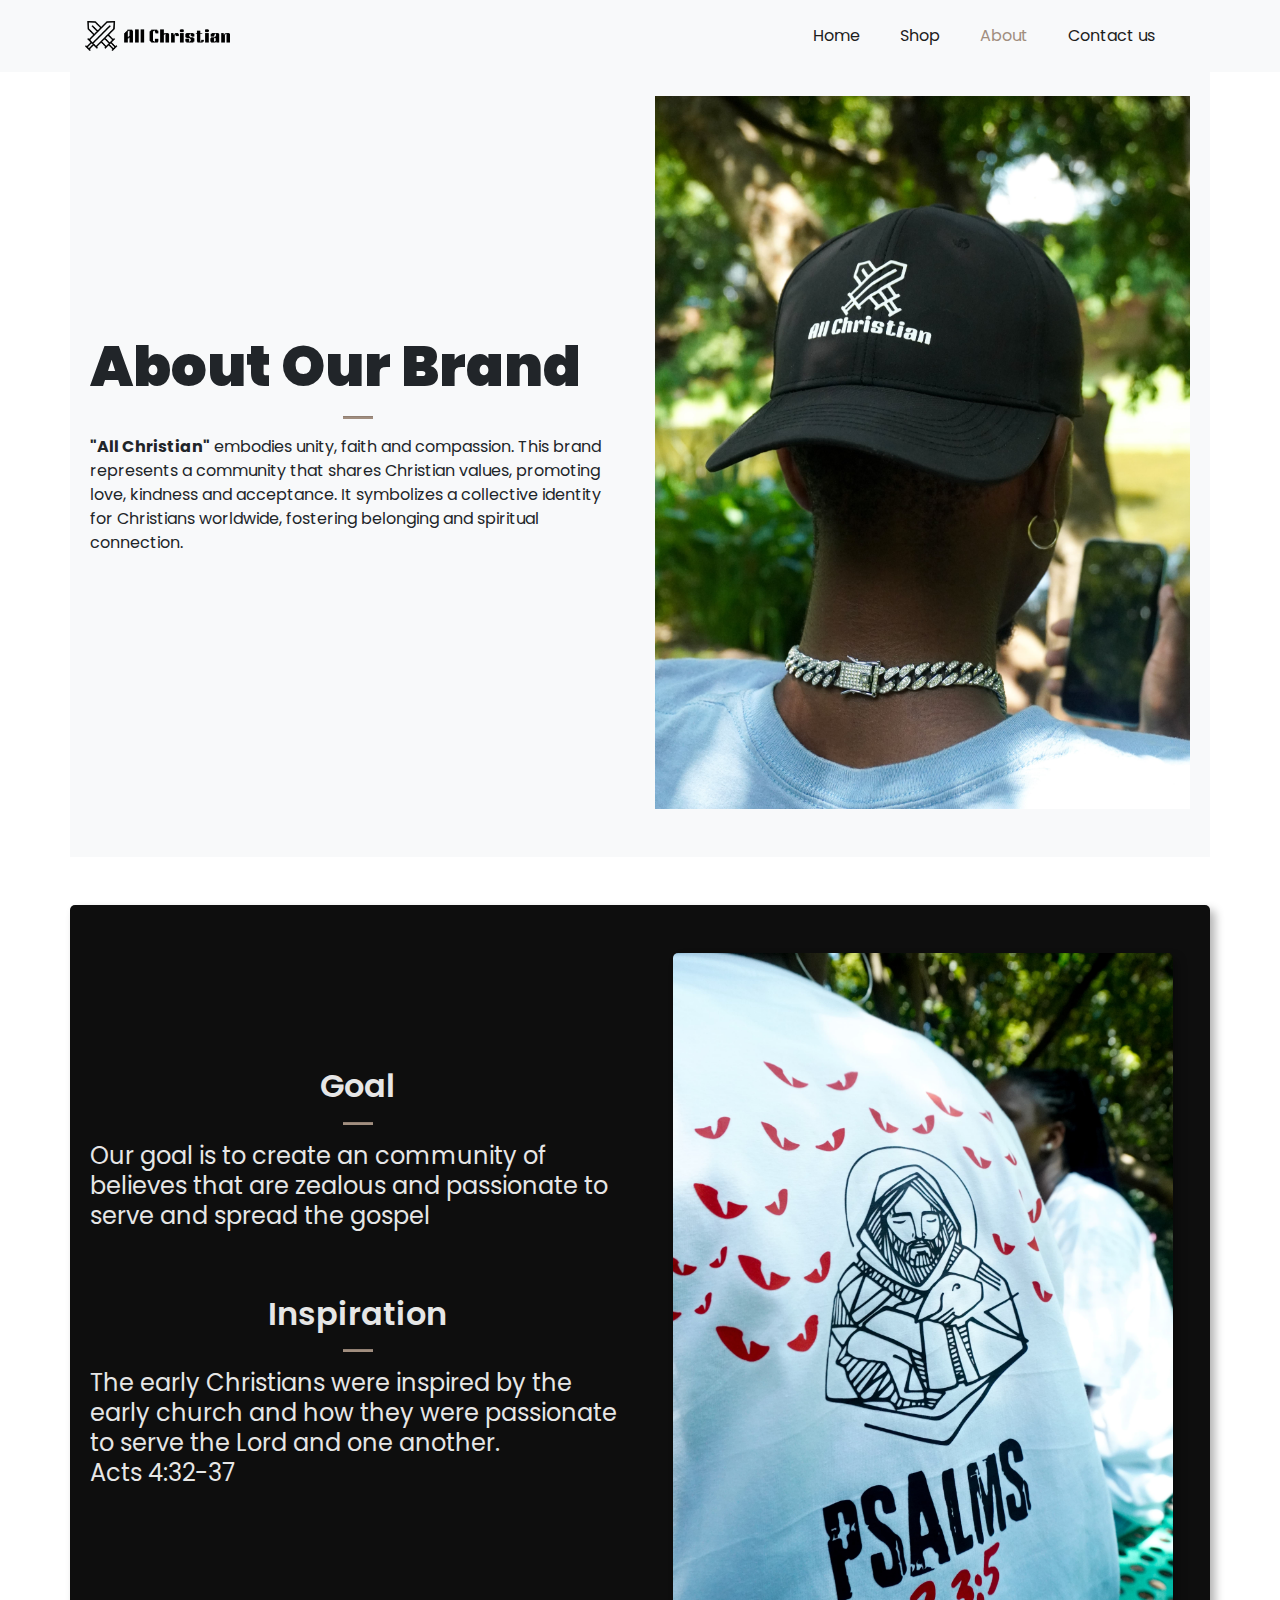
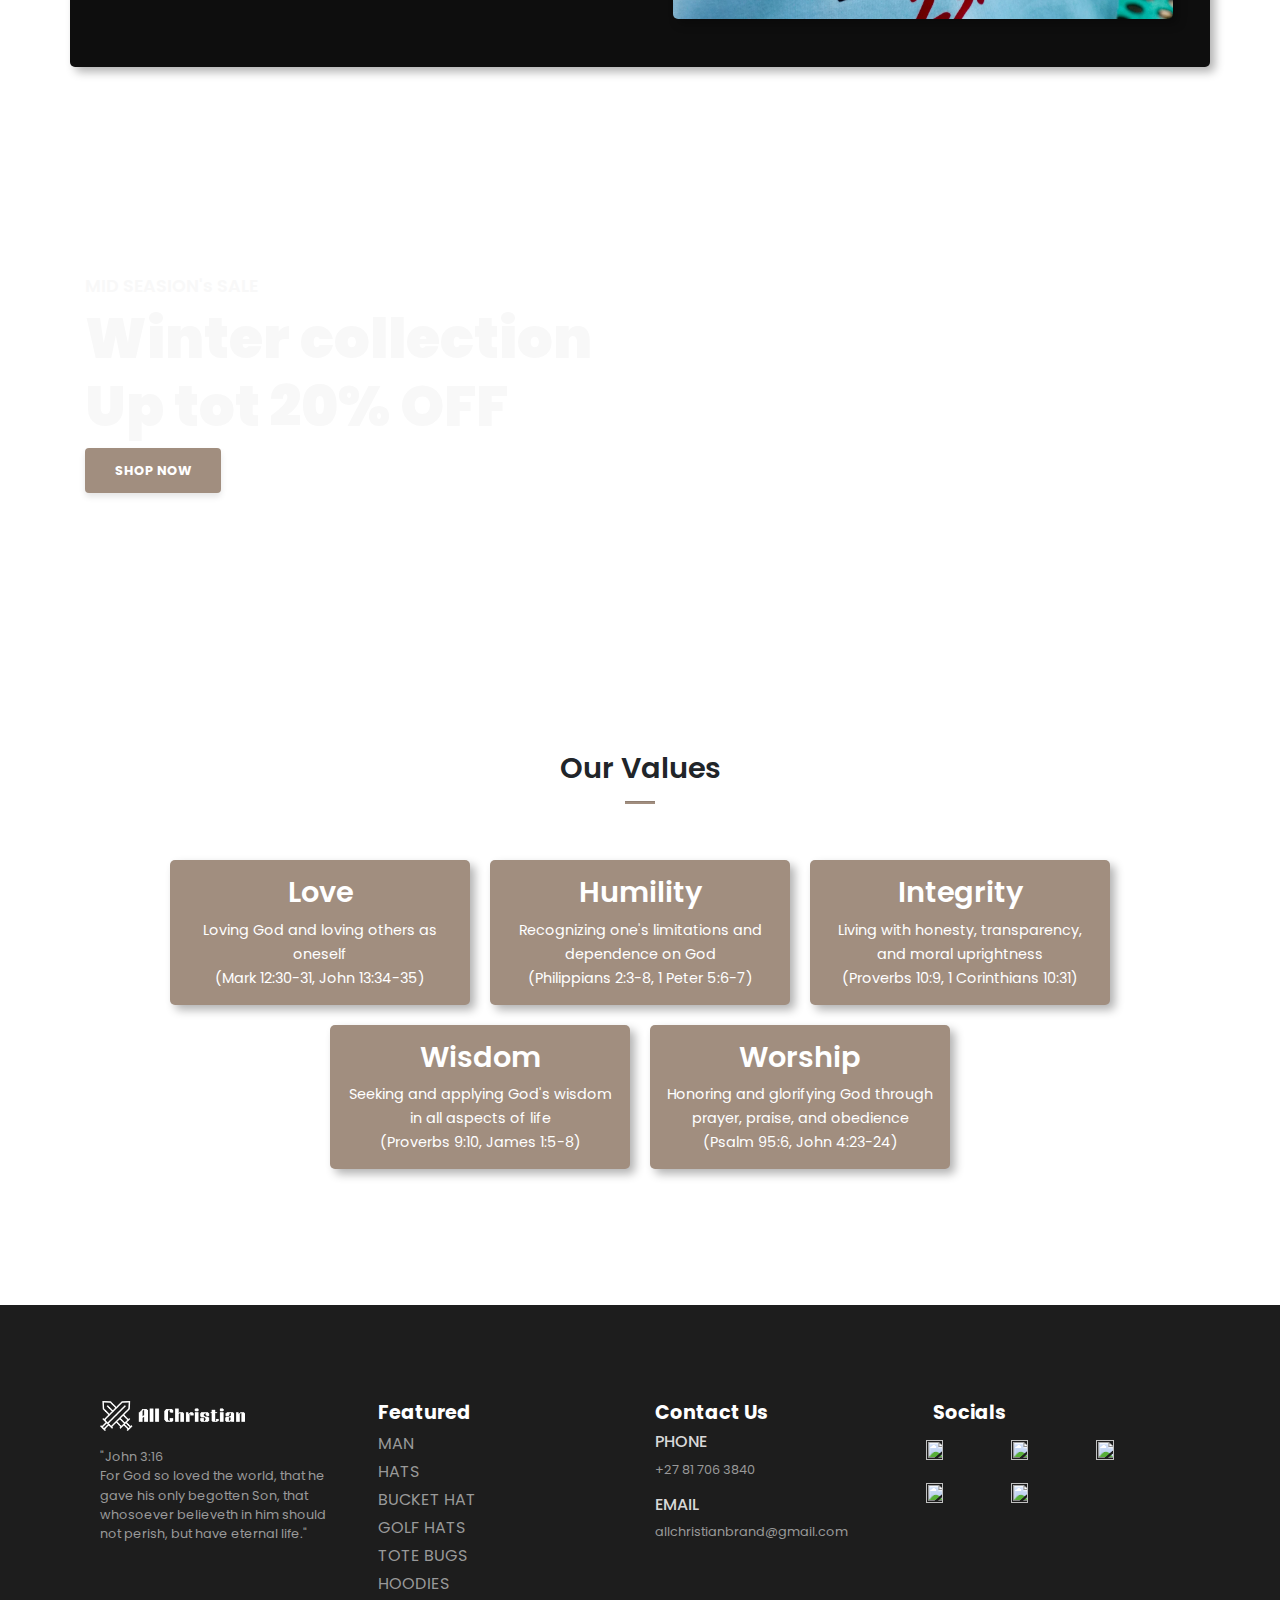
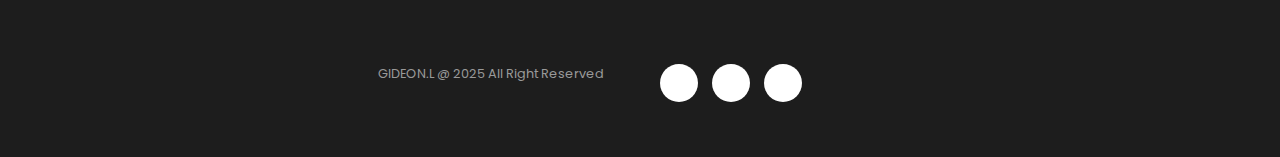
==== commit 3ce63404: "update" ====
--- a/About_us.html
+++ b/About_us.html
@@ -183,7 +183,6 @@
             <li><a href=""></a>Golf Hats</li>
             <li><a href=""></a>Tote Bugs</li>
             <li><a href=""></a>Hoodies</li>
-            <li><a href=""></a>Side Bags</li>
           </ul>
         </div>
         <div class="footer-one col-lg-3 col-md-6 col-12">
@@ -220,8 +219,8 @@
 
             
             <a class="s" href="#"><i class="fa-brands fa-facebook"></i></a>
-            <a class="s" href="#"><i class="fa-brands fa-instagram"></i></i></a>
-            <a class="s" href="#"><i class="fa-brands fa-x-twitter"></i>
+            <a class="s" href="#"><i class="fa-brands fa-instagram"></i></a>
+            <a class="s" href="#"><i class="fa-brands fa-tiktok"></i></a>
             </a>
           </div>
         </div>
